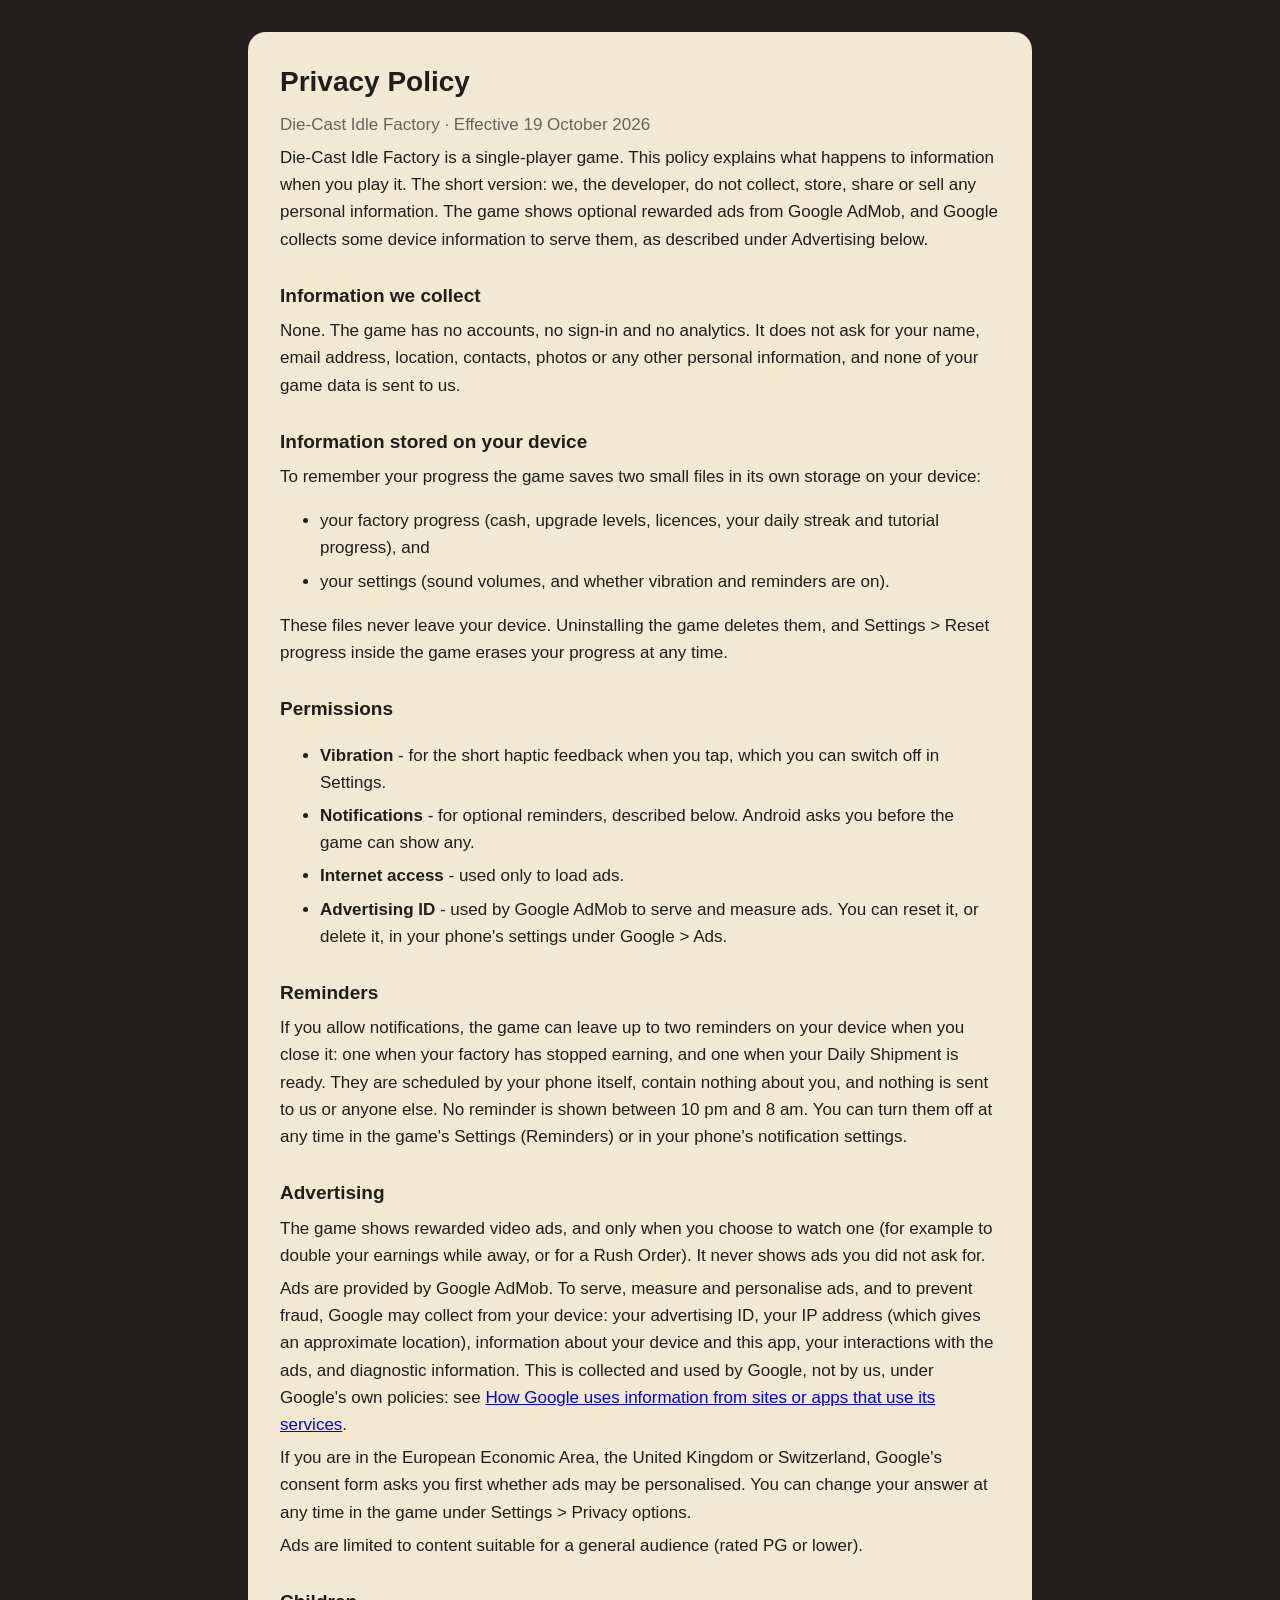
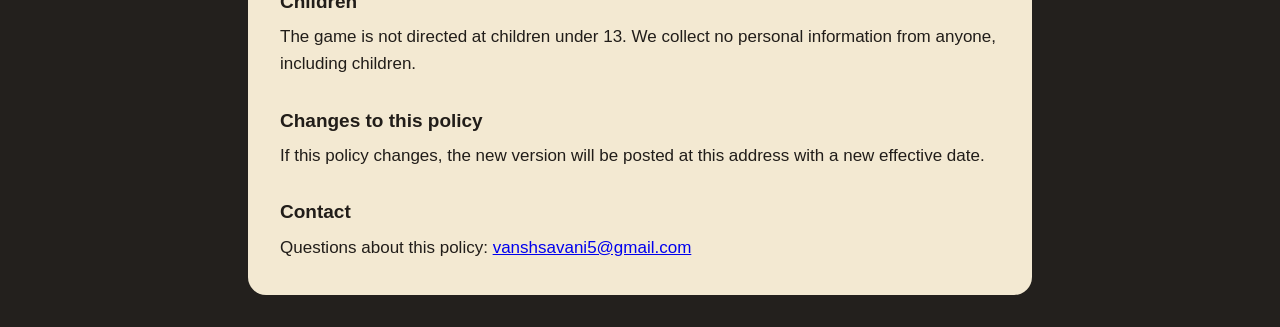
==== die-cast-idle-factory/privacy-policy.html @ 75f68793 "Add the privacy policy for Die-Cast Idle Factory" ====
<!doctype html>
<html lang="en">
<head>
<meta charset="utf-8">
<meta name="viewport" content="width=device-width, initial-scale=1">
<title>Die-Cast Idle Factory - Privacy Policy</title>
<style>
  :root { --ink: #211d19; --muted: #6b6259; --card: #f3e9d2; --wall: #23201d; --accent: #ffc93c; }
  body { margin: 0; background: var(--wall); color: var(--ink); font: 17px/1.6 -apple-system, "Segoe UI", Roboto, sans-serif; }
  main { max-width: 720px; margin: 32px auto; padding: 28px 32px; background: var(--card); border-radius: 18px; }
  h1 { margin: 0 0 4px; font-size: 28px; }
  h2 { margin: 28px 0 6px; font-size: 19px; }
  p, li { margin: 6px 0; }
  .muted { color: var(--muted); }
  @media (max-width: 600px) { main { margin: 0; border-radius: 0; padding: 20px 16px; } }
</style>
</head>
<body>
<main>
  <h1>Privacy Policy</h1>
  <p class="muted">Die-Cast Idle Factory &middot; Effective 19 October 2026</p>

  <p>Die-Cast Idle Factory is a single-player game. This policy explains what happens to information when you play it. The short version: we, the developer, do not collect, store, share or sell any personal information. The game shows optional rewarded ads from Google AdMob, and Google collects some device information to serve them, as described under Advertising below.</p>

  <h2>Information we collect</h2>
  <p>None. The game has no accounts, no sign-in and no analytics. It does not ask for your name, email address, location, contacts, photos or any other personal information, and none of your game data is sent to us.</p>

  <h2>Information stored on your device</h2>
  <p>To remember your progress the game saves two small files in its own storage on your device:</p>
  <ul>
    <li>your factory progress (cash, upgrade levels, licences, your daily streak and tutorial progress), and</li>
    <li>your settings (sound volumes, and whether vibration and reminders are on).</li>
  </ul>
  <p>These files never leave your device. Uninstalling the game deletes them, and Settings &gt; Reset progress inside the game erases your progress at any time.</p>

  <h2>Permissions</h2>
  <ul>
    <li><strong>Vibration</strong> - for the short haptic feedback when you tap, which you can switch off in Settings.</li>
    <li><strong>Notifications</strong> - for optional reminders, described below. Android asks you before the game can show any.</li>
    <li><strong>Internet access</strong> - used only to load ads.</li>
    <li><strong>Advertising ID</strong> - used by Google AdMob to serve and measure ads. You can reset it, or delete it, in your phone's settings under Google &gt; Ads.</li>
  </ul>

  <h2>Reminders</h2>
  <p>If you allow notifications, the game can leave up to two reminders on your device when you close it: one when your factory has stopped earning, and one when your Daily Shipment is ready. They are scheduled by your phone itself, contain nothing about you, and nothing is sent to us or anyone else. No reminder is shown between 10 pm and 8 am. You can turn them off at any time in the game's Settings (Reminders) or in your phone's notification settings.</p>

  <h2>Advertising</h2>
  <p>The game shows rewarded video ads, and only when you choose to watch one (for example to double your earnings while away, or for a Rush Order). It never shows ads you did not ask for.</p>
  <p>Ads are provided by Google AdMob. To serve, measure and personalise ads, and to prevent fraud, Google may collect from your device: your advertising ID, your IP address (which gives an approximate location), information about your device and this app, your interactions with the ads, and diagnostic information. This is collected and used by Google, not by us, under Google's own policies: see <a href="https://policies.google.com/technologies/partner-sites">How Google uses information from sites or apps that use its services</a>.</p>
  <p>If you are in the European Economic Area, the United Kingdom or Switzerland, Google's consent form asks you first whether ads may be personalised. You can change your answer at any time in the game under Settings &gt; Privacy options.</p>
  <p>Ads are limited to content suitable for a general audience (rated PG or lower).</p>

  <h2>Children</h2>
  <p>The game is not directed at children under 13. We collect no personal information from anyone, including children.</p>

  <h2>Changes to this policy</h2>
  <p>If this policy changes, the new version will be posted at this address with a new effective date.</p>

  <h2>Contact</h2>
  <p>Questions about this policy: <a href="mailto:vanshsavani5@gmail.com">vanshsavani5@gmail.com</a></p>
</main>
</body>
</html>
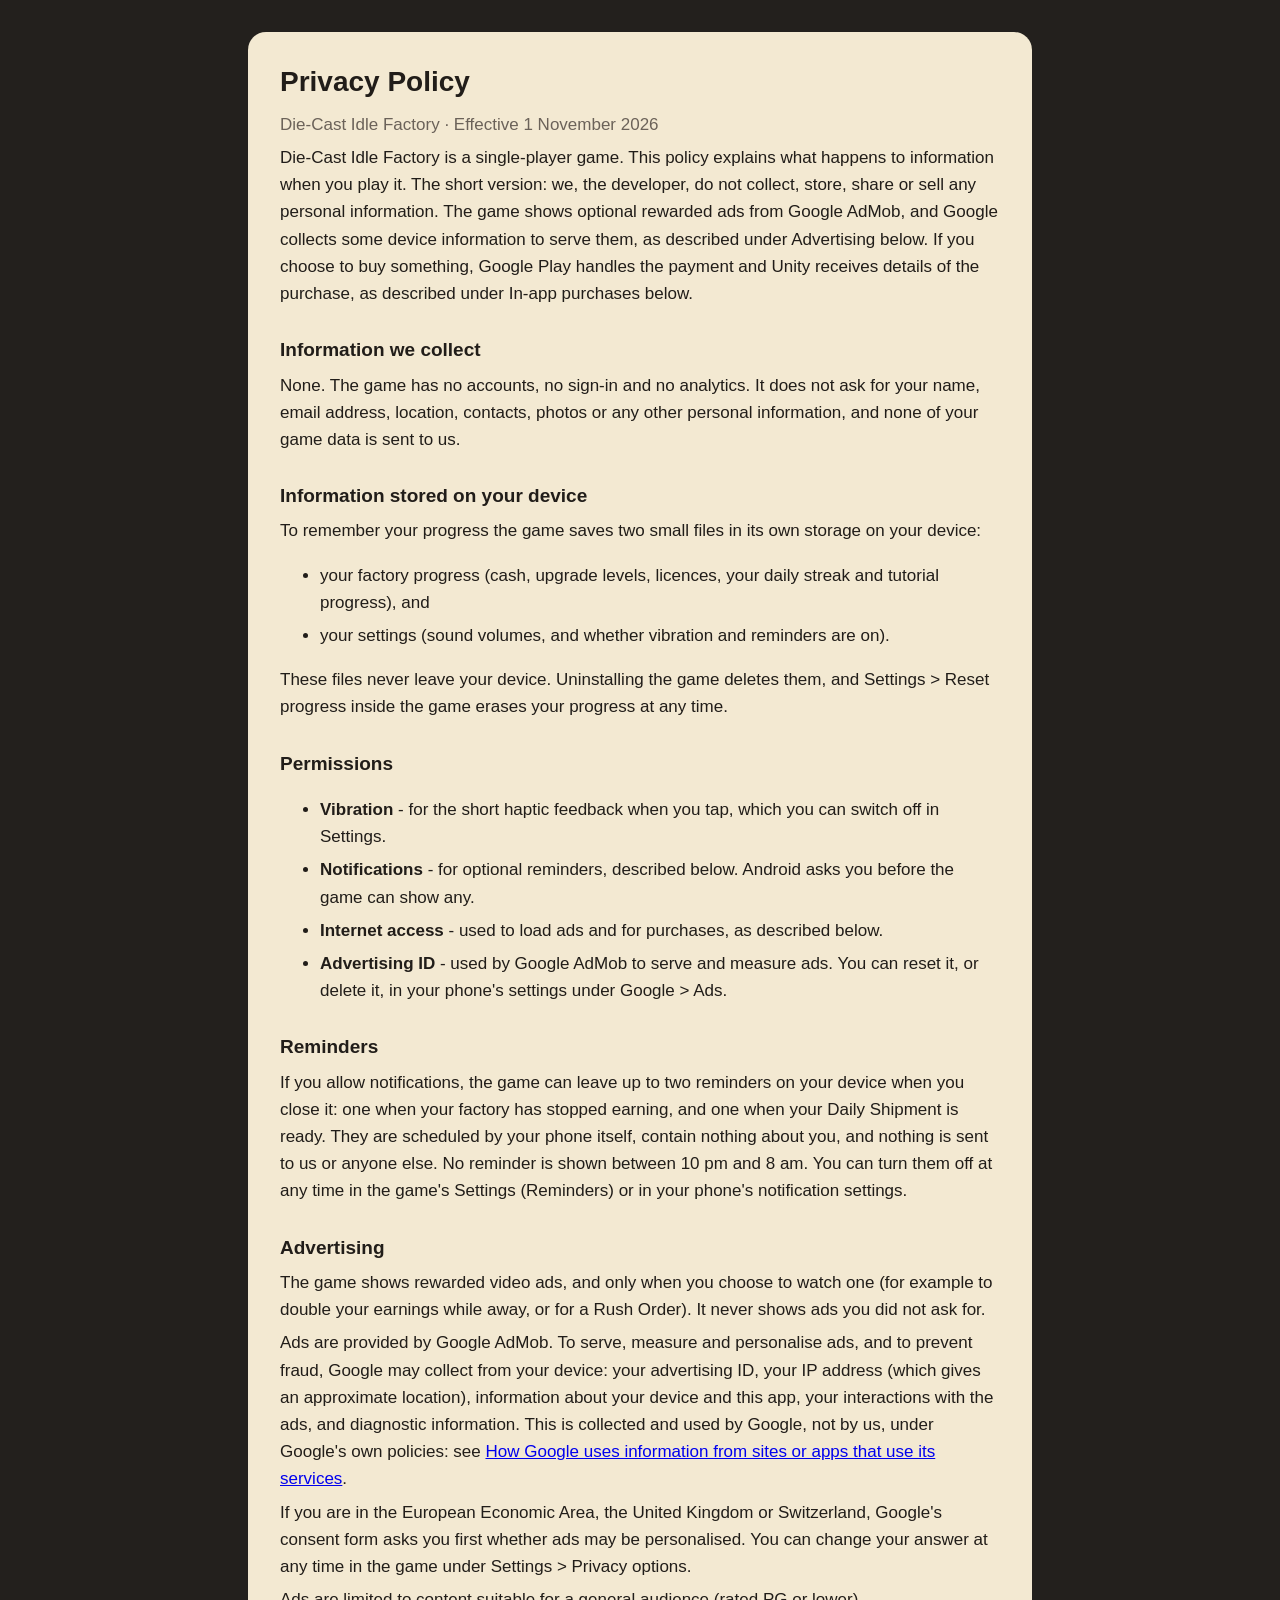
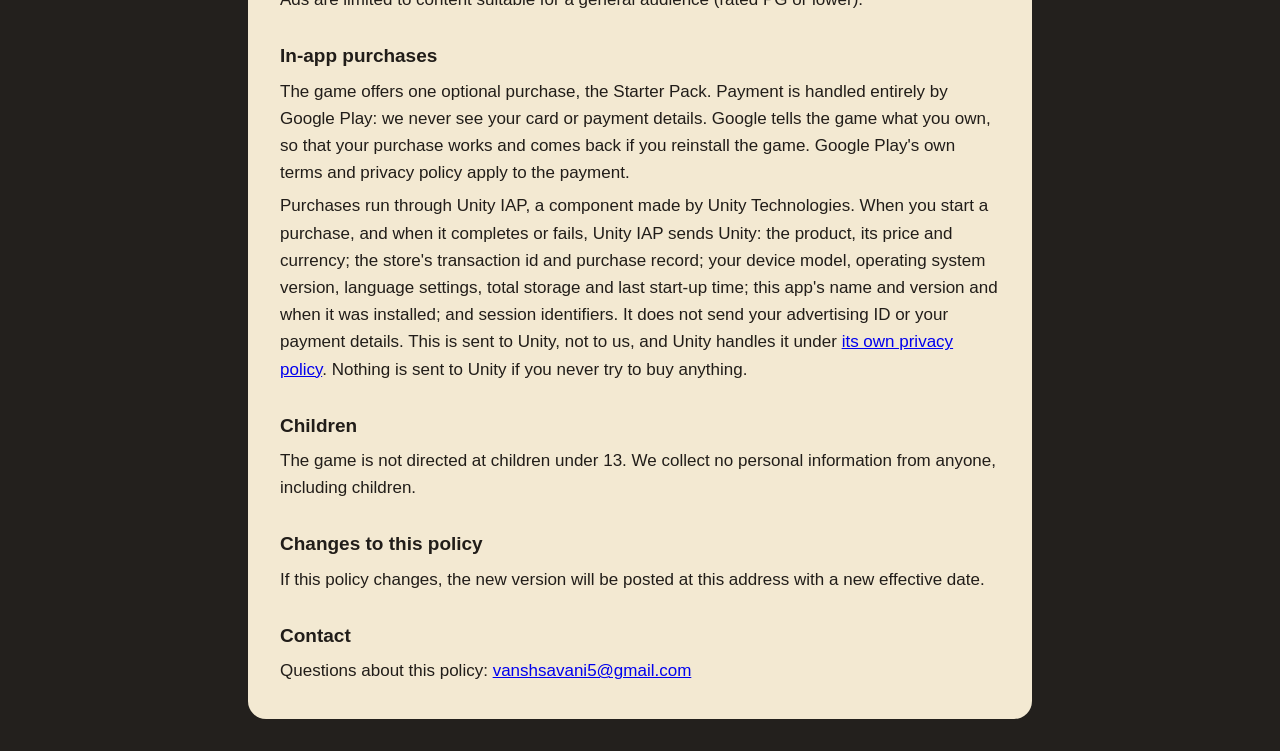
==== commit e1d35537: "Update the Die-Cast Idle Factory privacy policy for in-app purchases The game now sells the Starter " ====
--- a/die-cast-idle-factory/privacy-policy.html
+++ b/die-cast-idle-factory/privacy-policy.html
@@ -18,9 +18,9 @@
 <body>
 <main>
   <h1>Privacy Policy</h1>
-  <p class="muted">Die-Cast Idle Factory &middot; Effective 19 October 2026</p>
+  <p class="muted">Die-Cast Idle Factory &middot; Effective 1 November 2026</p>
 
-  <p>Die-Cast Idle Factory is a single-player game. This policy explains what happens to information when you play it. The short version: we, the developer, do not collect, store, share or sell any personal information. The game shows optional rewarded ads from Google AdMob, and Google collects some device information to serve them, as described under Advertising below.</p>
+  <p>Die-Cast Idle Factory is a single-player game. This policy explains what happens to information when you play it. The short version: we, the developer, do not collect, store, share or sell any personal information. The game shows optional rewarded ads from Google AdMob, and Google collects some device information to serve them, as described under Advertising below. If you choose to buy something, Google Play handles the payment and Unity receives details of the purchase, as described under In-app purchases below.</p>
 
   <h2>Information we collect</h2>
   <p>None. The game has no accounts, no sign-in and no analytics. It does not ask for your name, email address, location, contacts, photos or any other personal information, and none of your game data is sent to us.</p>
@@ -37,7 +37,7 @@
   <ul>
     <li><strong>Vibration</strong> - for the short haptic feedback when you tap, which you can switch off in Settings.</li>
     <li><strong>Notifications</strong> - for optional reminders, described below. Android asks you before the game can show any.</li>
-    <li><strong>Internet access</strong> - used only to load ads.</li>
+    <li><strong>Internet access</strong> - used to load ads and for purchases, as described below.</li>
     <li><strong>Advertising ID</strong> - used by Google AdMob to serve and measure ads. You can reset it, or delete it, in your phone's settings under Google &gt; Ads.</li>
   </ul>
 
@@ -50,6 +50,10 @@
   <p>If you are in the European Economic Area, the United Kingdom or Switzerland, Google's consent form asks you first whether ads may be personalised. You can change your answer at any time in the game under Settings &gt; Privacy options.</p>
   <p>Ads are limited to content suitable for a general audience (rated PG or lower).</p>
 
+  <h2>In-app purchases</h2>
+  <p>The game offers one optional purchase, the Starter Pack. Payment is handled entirely by Google Play: we never see your card or payment details. Google tells the game what you own, so that your purchase works and comes back if you reinstall the game. Google Play's own terms and privacy policy apply to the payment.</p>
+  <p>Purchases run through Unity IAP, a component made by Unity Technologies. When you start a purchase, and when it completes or fails, Unity IAP sends Unity: the product, its price and currency; the store's transaction id and purchase record; your device model, operating system version, language settings, total storage and last start-up time; this app's name and version and when it was installed; and session identifiers. It does not send your advertising ID or your payment details. This is sent to Unity, not to us, and Unity handles it under <a href="https://unity.com/legal/privacy-policy">its own privacy policy</a>. Nothing is sent to Unity if you never try to buy anything.</p>
+
   <h2>Children</h2>
   <p>The game is not directed at children under 13. We collect no personal information from anyone, including children.</p>
 
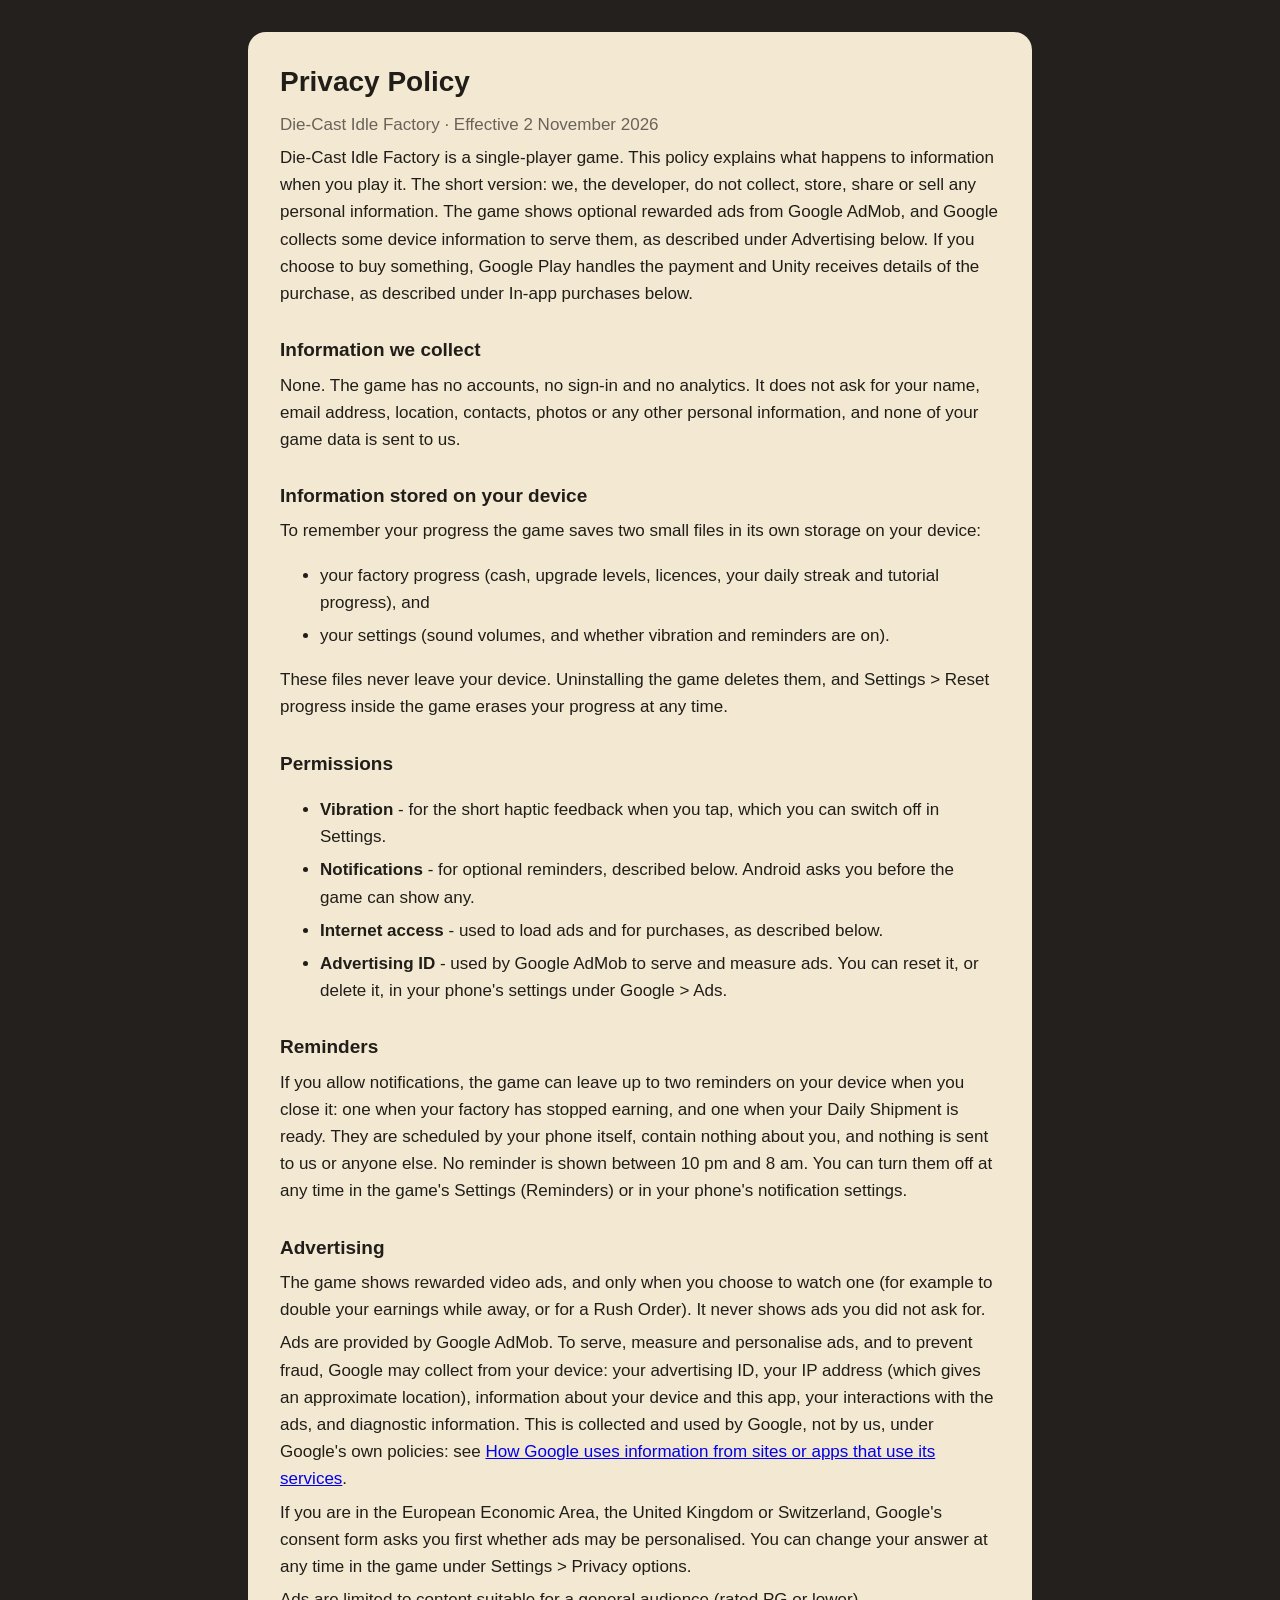
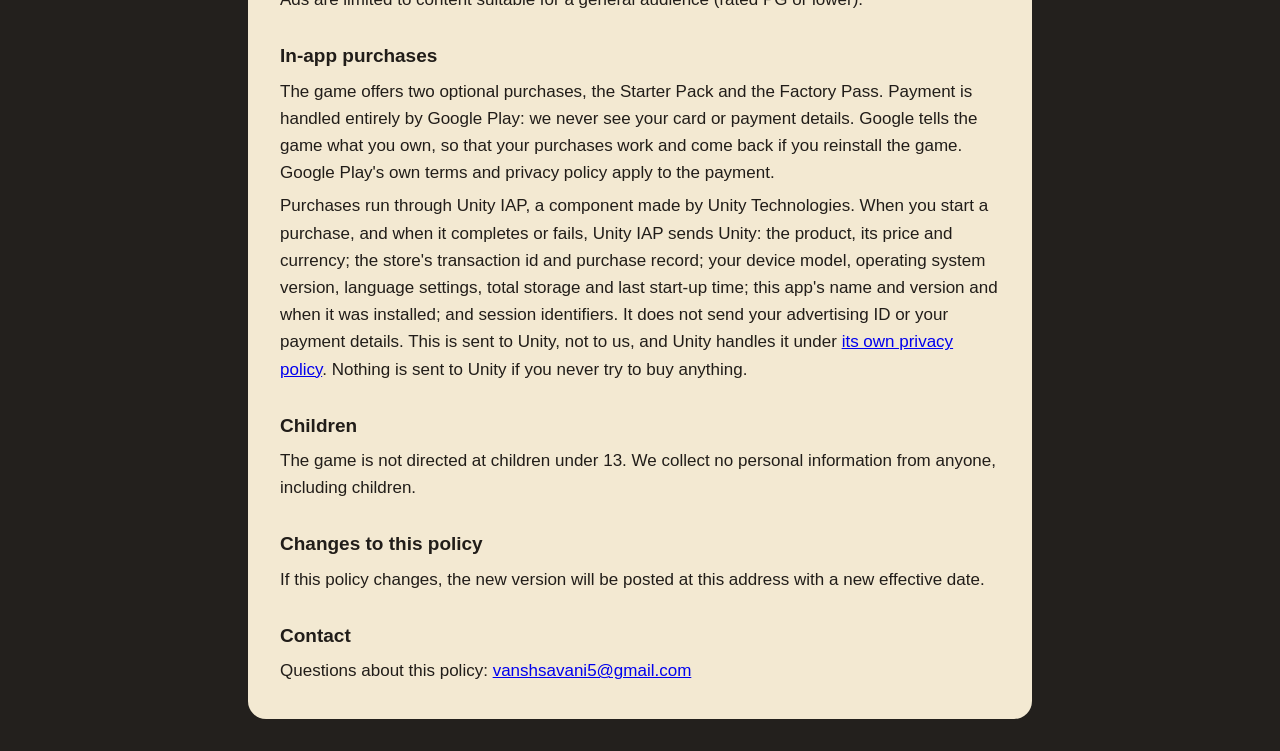
==== commit 29a9c592: "Add the Factory Pass to the Die-Cast Idle Factory privacy policy The game now offers two optional pu" ====
--- a/die-cast-idle-factory/privacy-policy.html
+++ b/die-cast-idle-factory/privacy-policy.html
@@ -18,7 +18,7 @@
 <body>
 <main>
   <h1>Privacy Policy</h1>
-  <p class="muted">Die-Cast Idle Factory &middot; Effective 1 November 2026</p>
+  <p class="muted">Die-Cast Idle Factory &middot; Effective 2 November 2026</p>
 
   <p>Die-Cast Idle Factory is a single-player game. This policy explains what happens to information when you play it. The short version: we, the developer, do not collect, store, share or sell any personal information. The game shows optional rewarded ads from Google AdMob, and Google collects some device information to serve them, as described under Advertising below. If you choose to buy something, Google Play handles the payment and Unity receives details of the purchase, as described under In-app purchases below.</p>
 
@@ -51,7 +51,7 @@
   <p>Ads are limited to content suitable for a general audience (rated PG or lower).</p>
 
   <h2>In-app purchases</h2>
-  <p>The game offers one optional purchase, the Starter Pack. Payment is handled entirely by Google Play: we never see your card or payment details. Google tells the game what you own, so that your purchase works and comes back if you reinstall the game. Google Play's own terms and privacy policy apply to the payment.</p>
+  <p>The game offers two optional purchases, the Starter Pack and the Factory Pass. Payment is handled entirely by Google Play: we never see your card or payment details. Google tells the game what you own, so that your purchases work and come back if you reinstall the game. Google Play's own terms and privacy policy apply to the payment.</p>
   <p>Purchases run through Unity IAP, a component made by Unity Technologies. When you start a purchase, and when it completes or fails, Unity IAP sends Unity: the product, its price and currency; the store's transaction id and purchase record; your device model, operating system version, language settings, total storage and last start-up time; this app's name and version and when it was installed; and session identifiers. It does not send your advertising ID or your payment details. This is sent to Unity, not to us, and Unity handles it under <a href="https://unity.com/legal/privacy-policy">its own privacy policy</a>. Nothing is sent to Unity if you never try to buy anything.</p>
 
   <h2>Children</h2>
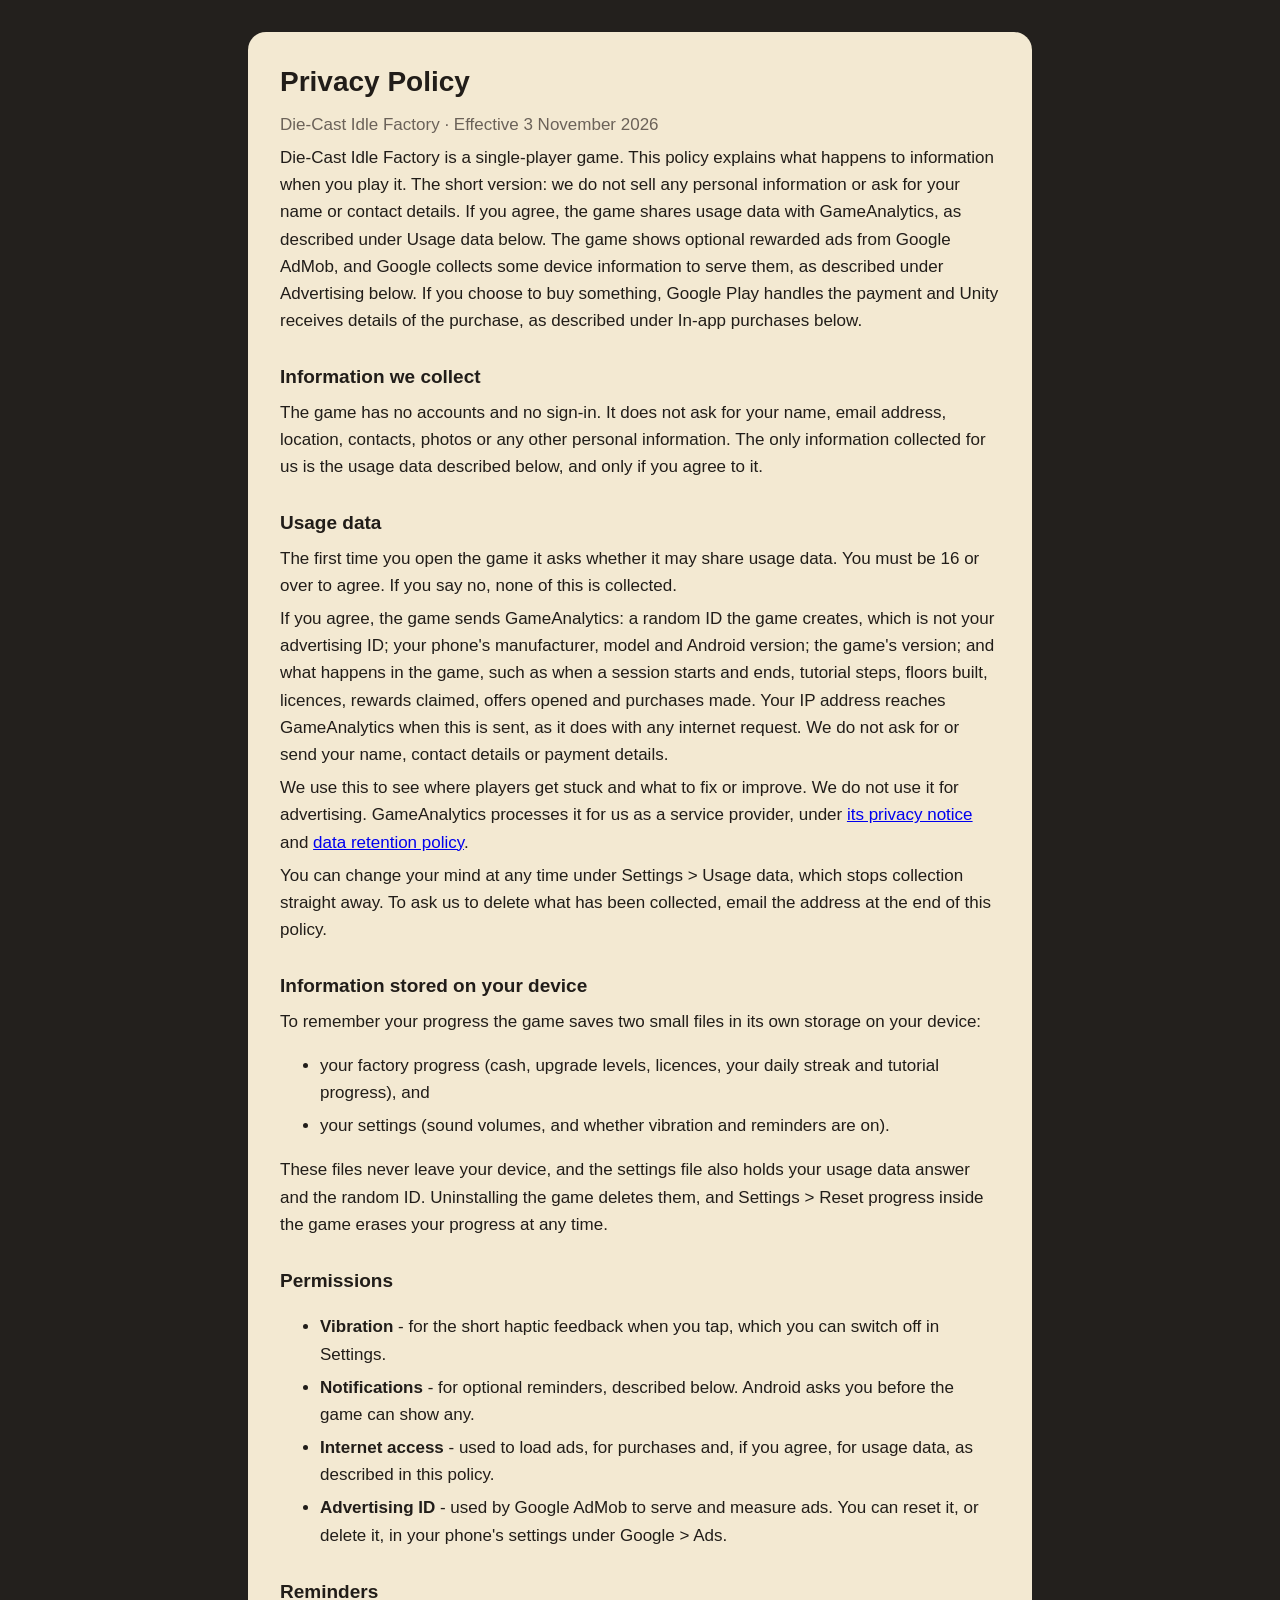
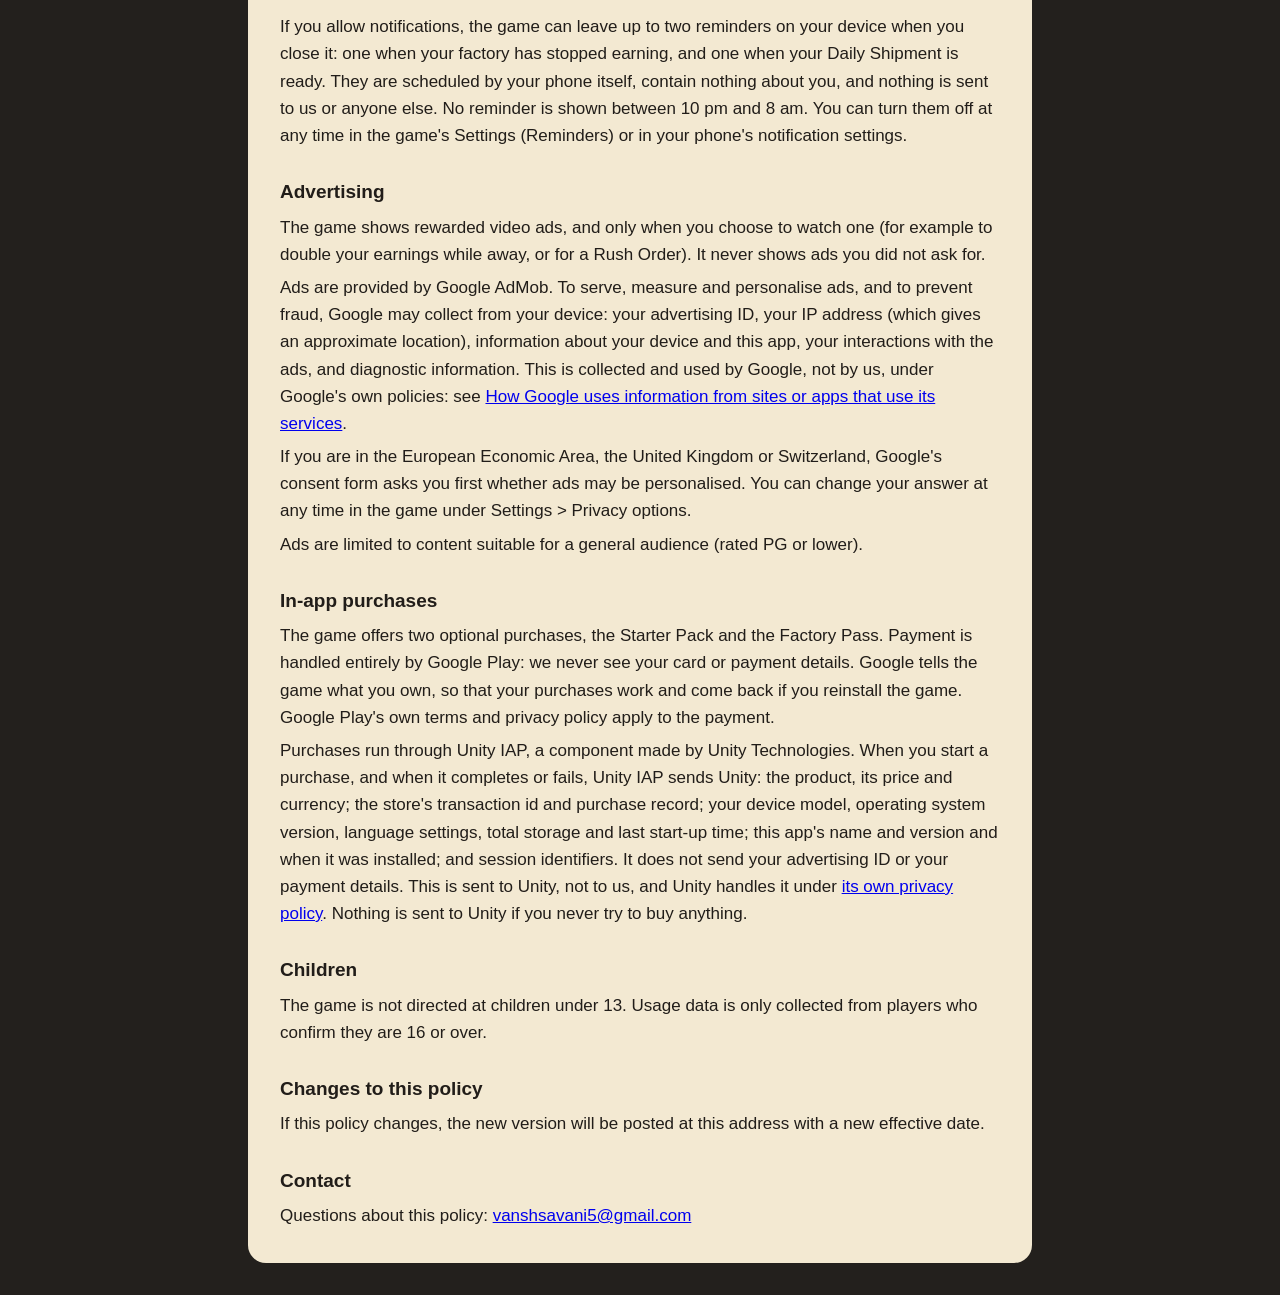
==== commit 6b455800: "Cover usage data in the Die-Cast Idle Factory privacy policy The game now asks each player whether t" ====
--- a/die-cast-idle-factory/privacy-policy.html
+++ b/die-cast-idle-factory/privacy-policy.html
@@ -18,12 +18,18 @@
 <body>
 <main>
   <h1>Privacy Policy</h1>
-  <p class="muted">Die-Cast Idle Factory &middot; Effective 2 November 2026</p>
+  <p class="muted">Die-Cast Idle Factory &middot; Effective 3 November 2026</p>
 
-  <p>Die-Cast Idle Factory is a single-player game. This policy explains what happens to information when you play it. The short version: we, the developer, do not collect, store, share or sell any personal information. The game shows optional rewarded ads from Google AdMob, and Google collects some device information to serve them, as described under Advertising below. If you choose to buy something, Google Play handles the payment and Unity receives details of the purchase, as described under In-app purchases below.</p>
+  <p>Die-Cast Idle Factory is a single-player game. This policy explains what happens to information when you play it. The short version: we do not sell any personal information or ask for your name or contact details. If you agree, the game shares usage data with GameAnalytics, as described under Usage data below. The game shows optional rewarded ads from Google AdMob, and Google collects some device information to serve them, as described under Advertising below. If you choose to buy something, Google Play handles the payment and Unity receives details of the purchase, as described under In-app purchases below.</p>
 
   <h2>Information we collect</h2>
-  <p>None. The game has no accounts, no sign-in and no analytics. It does not ask for your name, email address, location, contacts, photos or any other personal information, and none of your game data is sent to us.</p>
+  <p>The game has no accounts and no sign-in. It does not ask for your name, email address, location, contacts, photos or any other personal information. The only information collected for us is the usage data described below, and only if you agree to it.</p>
+
+  <h2>Usage data</h2>
+  <p>The first time you open the game it asks whether it may share usage data. You must be 16 or over to agree. If you say no, none of this is collected.</p>
+  <p>If you agree, the game sends GameAnalytics: a random ID the game creates, which is not your advertising ID; your phone's manufacturer, model and Android version; the game's version; and what happens in the game, such as when a session starts and ends, tutorial steps, floors built, licences, rewards claimed, offers opened and purchases made. Your IP address reaches GameAnalytics when this is sent, as it does with any internet request. We do not ask for or send your name, contact details or payment details.</p>
+  <p>We use this to see where players get stuck and what to fix or improve. We do not use it for advertising. GameAnalytics processes it for us as a service provider, under <a href="https://www.gameanalytics.com/trust/privacy-notice">its privacy notice</a> and <a href="https://www.gameanalytics.com/trust/data-retention-and-deletion-policy">data retention policy</a>.</p>
+  <p>You can change your mind at any time under Settings &gt; Usage data, which stops collection straight away. To ask us to delete what has been collected, email the address at the end of this policy.</p>
 
   <h2>Information stored on your device</h2>
   <p>To remember your progress the game saves two small files in its own storage on your device:</p>
@@ -31,13 +37,13 @@
     <li>your factory progress (cash, upgrade levels, licences, your daily streak and tutorial progress), and</li>
     <li>your settings (sound volumes, and whether vibration and reminders are on).</li>
   </ul>
-  <p>These files never leave your device. Uninstalling the game deletes them, and Settings &gt; Reset progress inside the game erases your progress at any time.</p>
+  <p>These files never leave your device, and the settings file also holds your usage data answer and the random ID. Uninstalling the game deletes them, and Settings &gt; Reset progress inside the game erases your progress at any time.</p>
 
   <h2>Permissions</h2>
   <ul>
     <li><strong>Vibration</strong> - for the short haptic feedback when you tap, which you can switch off in Settings.</li>
     <li><strong>Notifications</strong> - for optional reminders, described below. Android asks you before the game can show any.</li>
-    <li><strong>Internet access</strong> - used to load ads and for purchases, as described below.</li>
+    <li><strong>Internet access</strong> - used to load ads, for purchases and, if you agree, for usage data, as described in this policy.</li>
     <li><strong>Advertising ID</strong> - used by Google AdMob to serve and measure ads. You can reset it, or delete it, in your phone's settings under Google &gt; Ads.</li>
   </ul>
 
@@ -55,7 +61,7 @@
   <p>Purchases run through Unity IAP, a component made by Unity Technologies. When you start a purchase, and when it completes or fails, Unity IAP sends Unity: the product, its price and currency; the store's transaction id and purchase record; your device model, operating system version, language settings, total storage and last start-up time; this app's name and version and when it was installed; and session identifiers. It does not send your advertising ID or your payment details. This is sent to Unity, not to us, and Unity handles it under <a href="https://unity.com/legal/privacy-policy">its own privacy policy</a>. Nothing is sent to Unity if you never try to buy anything.</p>
 
   <h2>Children</h2>
-  <p>The game is not directed at children under 13. We collect no personal information from anyone, including children.</p>
+  <p>The game is not directed at children under 13. Usage data is only collected from players who confirm they are 16 or over.</p>
 
   <h2>Changes to this policy</h2>
   <p>If this policy changes, the new version will be posted at this address with a new effective date.</p>
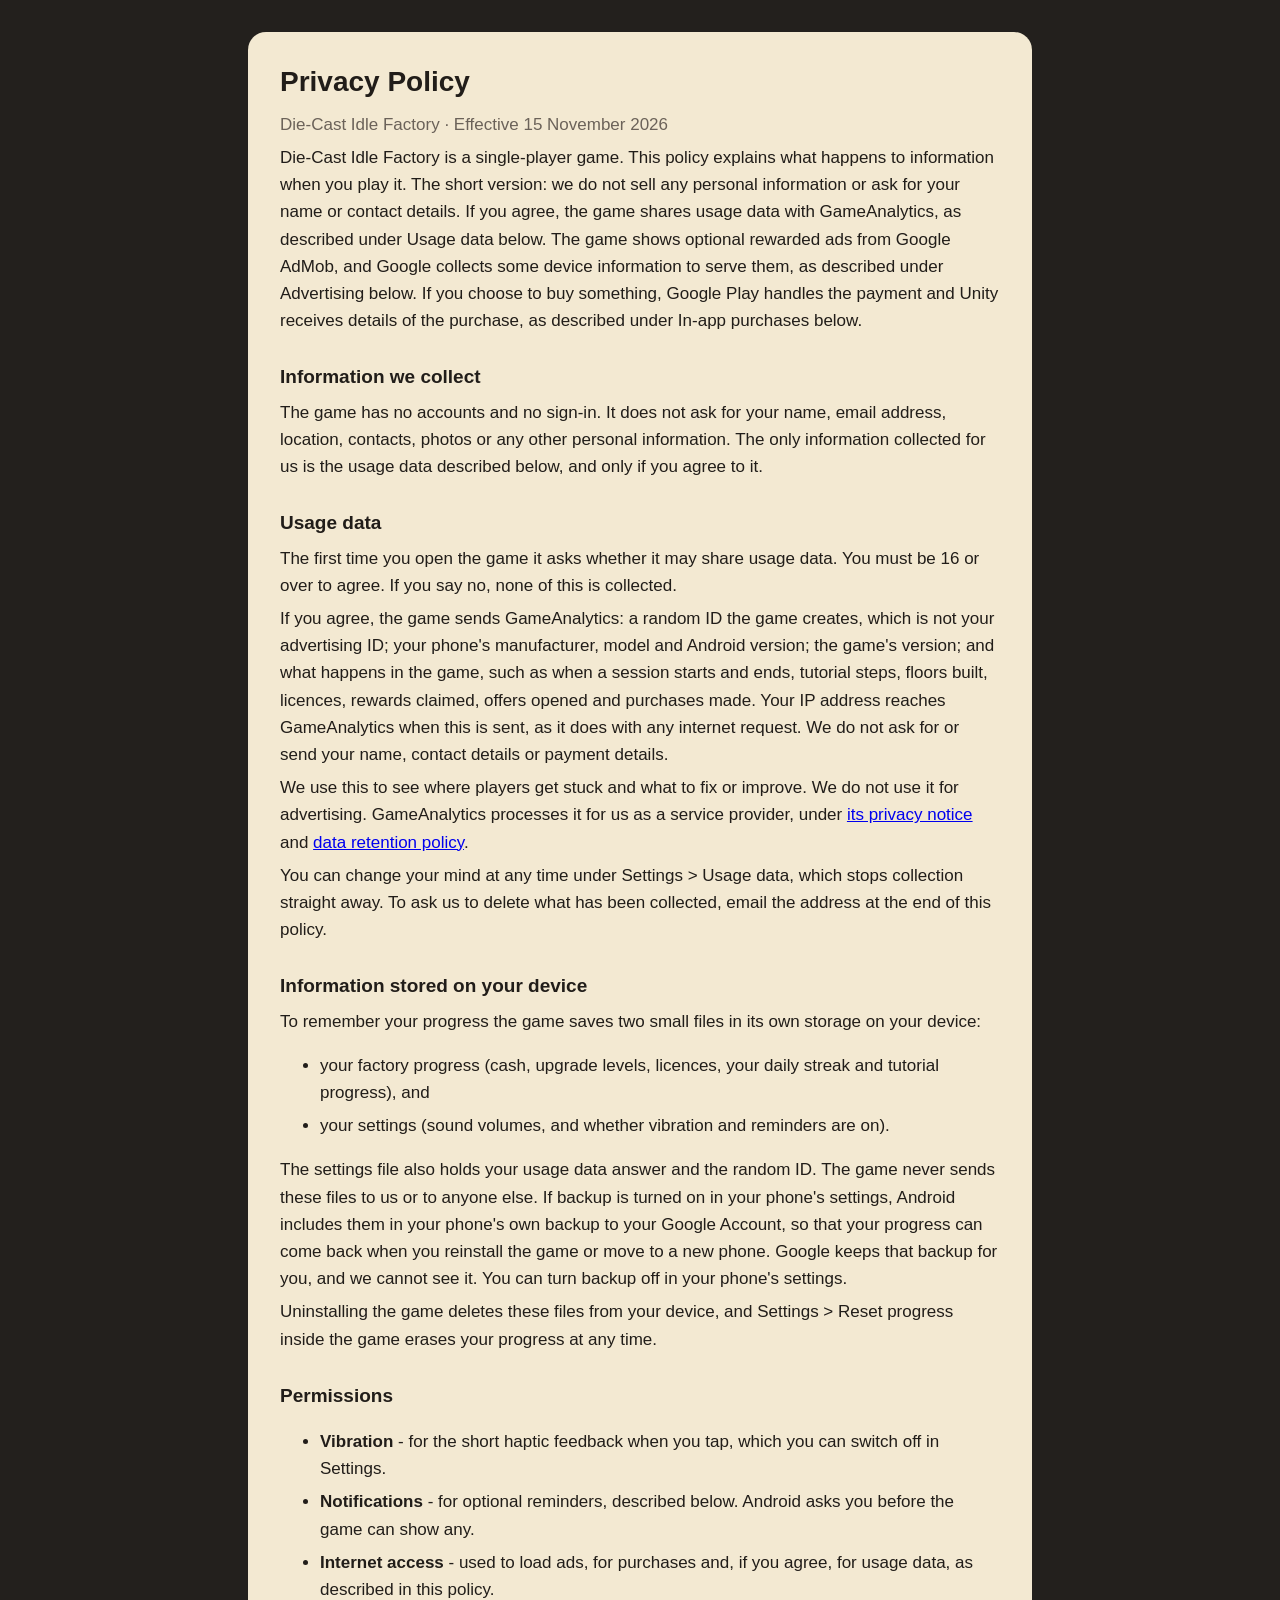
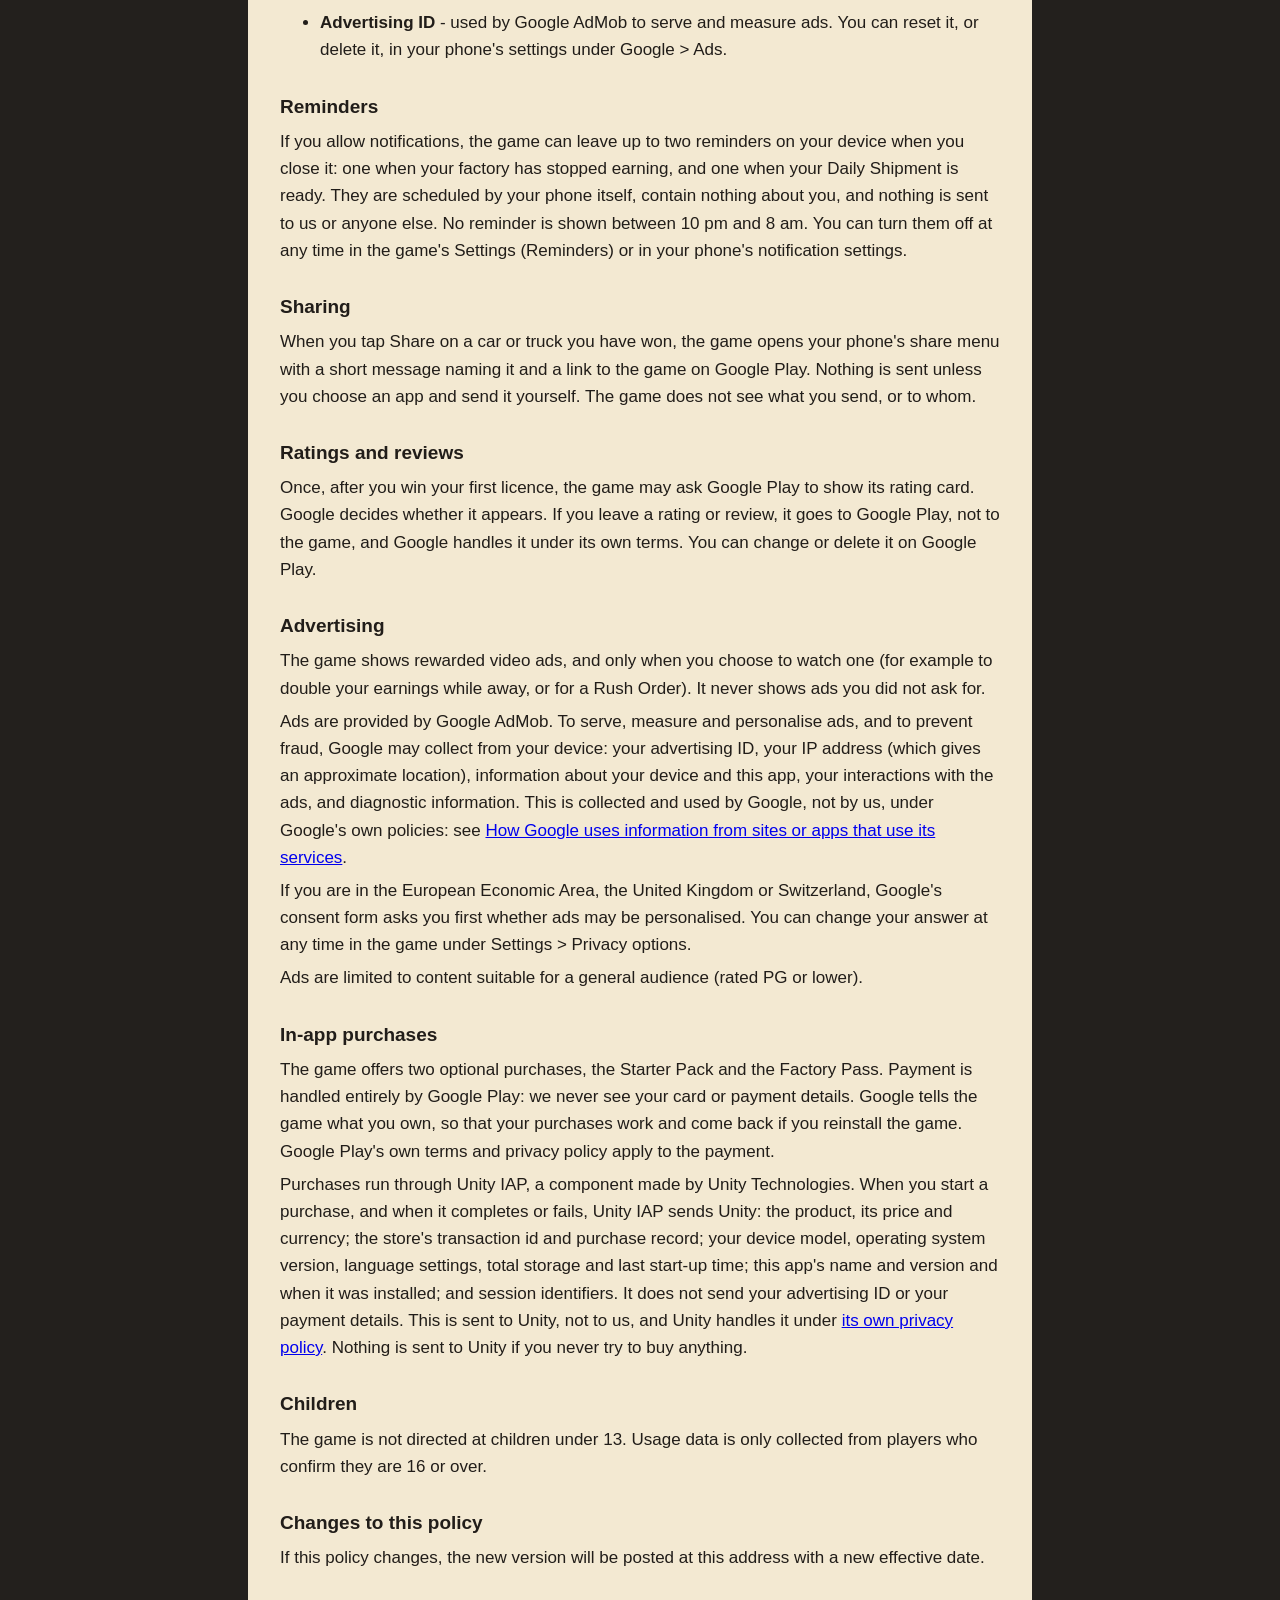
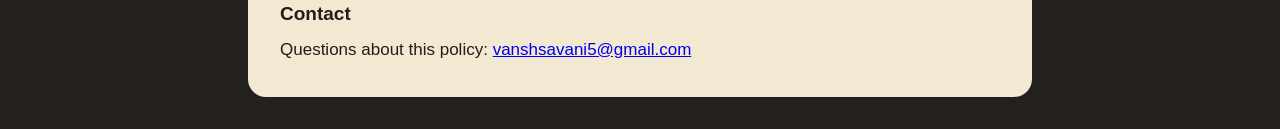
==== commit 9163db28: "Cover sharing, the review card and phone backup in the privacy policy Co-Authored-By: Claude Opus 5." ====
--- a/die-cast-idle-factory/privacy-policy.html
+++ b/die-cast-idle-factory/privacy-policy.html
@@ -18,7 +18,7 @@
 <body>
 <main>
   <h1>Privacy Policy</h1>
-  <p class="muted">Die-Cast Idle Factory &middot; Effective 3 November 2026</p>
+  <p class="muted">Die-Cast Idle Factory &middot; Effective 15 November 2026</p>
 
   <p>Die-Cast Idle Factory is a single-player game. This policy explains what happens to information when you play it. The short version: we do not sell any personal information or ask for your name or contact details. If you agree, the game shares usage data with GameAnalytics, as described under Usage data below. The game shows optional rewarded ads from Google AdMob, and Google collects some device information to serve them, as described under Advertising below. If you choose to buy something, Google Play handles the payment and Unity receives details of the purchase, as described under In-app purchases below.</p>
 
@@ -37,7 +37,8 @@
     <li>your factory progress (cash, upgrade levels, licences, your daily streak and tutorial progress), and</li>
     <li>your settings (sound volumes, and whether vibration and reminders are on).</li>
   </ul>
-  <p>These files never leave your device, and the settings file also holds your usage data answer and the random ID. Uninstalling the game deletes them, and Settings &gt; Reset progress inside the game erases your progress at any time.</p>
+  <p>The settings file also holds your usage data answer and the random ID. The game never sends these files to us or to anyone else. If backup is turned on in your phone's settings, Android includes them in your phone's own backup to your Google Account, so that your progress can come back when you reinstall the game or move to a new phone. Google keeps that backup for you, and we cannot see it. You can turn backup off in your phone's settings.</p>
+  <p>Uninstalling the game deletes these files from your device, and Settings &gt; Reset progress inside the game erases your progress at any time.</p>
 
   <h2>Permissions</h2>
   <ul>
@@ -49,6 +50,12 @@
 
   <h2>Reminders</h2>
   <p>If you allow notifications, the game can leave up to two reminders on your device when you close it: one when your factory has stopped earning, and one when your Daily Shipment is ready. They are scheduled by your phone itself, contain nothing about you, and nothing is sent to us or anyone else. No reminder is shown between 10 pm and 8 am. You can turn them off at any time in the game's Settings (Reminders) or in your phone's notification settings.</p>
+
+  <h2>Sharing</h2>
+  <p>When you tap Share on a car or truck you have won, the game opens your phone's share menu with a short message naming it and a link to the game on Google Play. Nothing is sent unless you choose an app and send it yourself. The game does not see what you send, or to whom.</p>
+
+  <h2>Ratings and reviews</h2>
+  <p>Once, after you win your first licence, the game may ask Google Play to show its rating card. Google decides whether it appears. If you leave a rating or review, it goes to Google Play, not to the game, and Google handles it under its own terms. You can change or delete it on Google Play.</p>
 
   <h2>Advertising</h2>
   <p>The game shows rewarded video ads, and only when you choose to watch one (for example to double your earnings while away, or for a Rush Order). It never shows ads you did not ask for.</p>
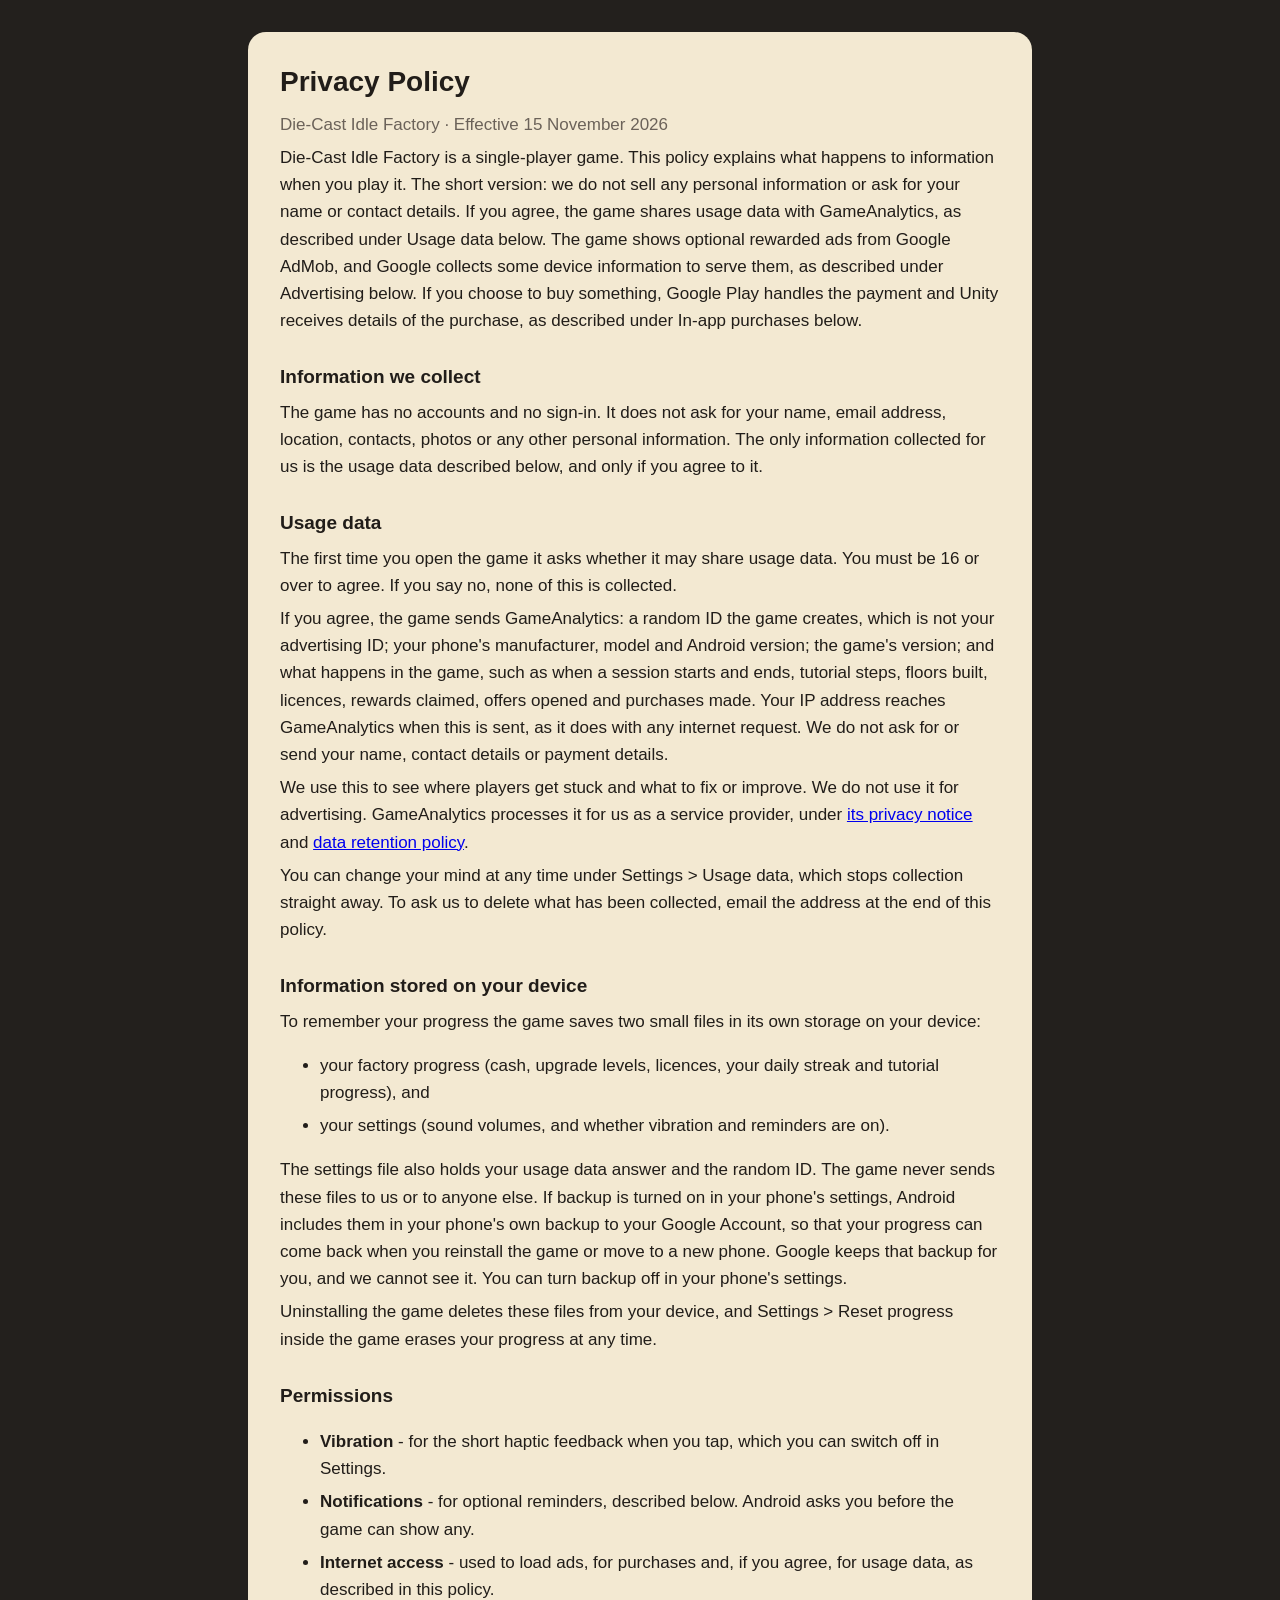
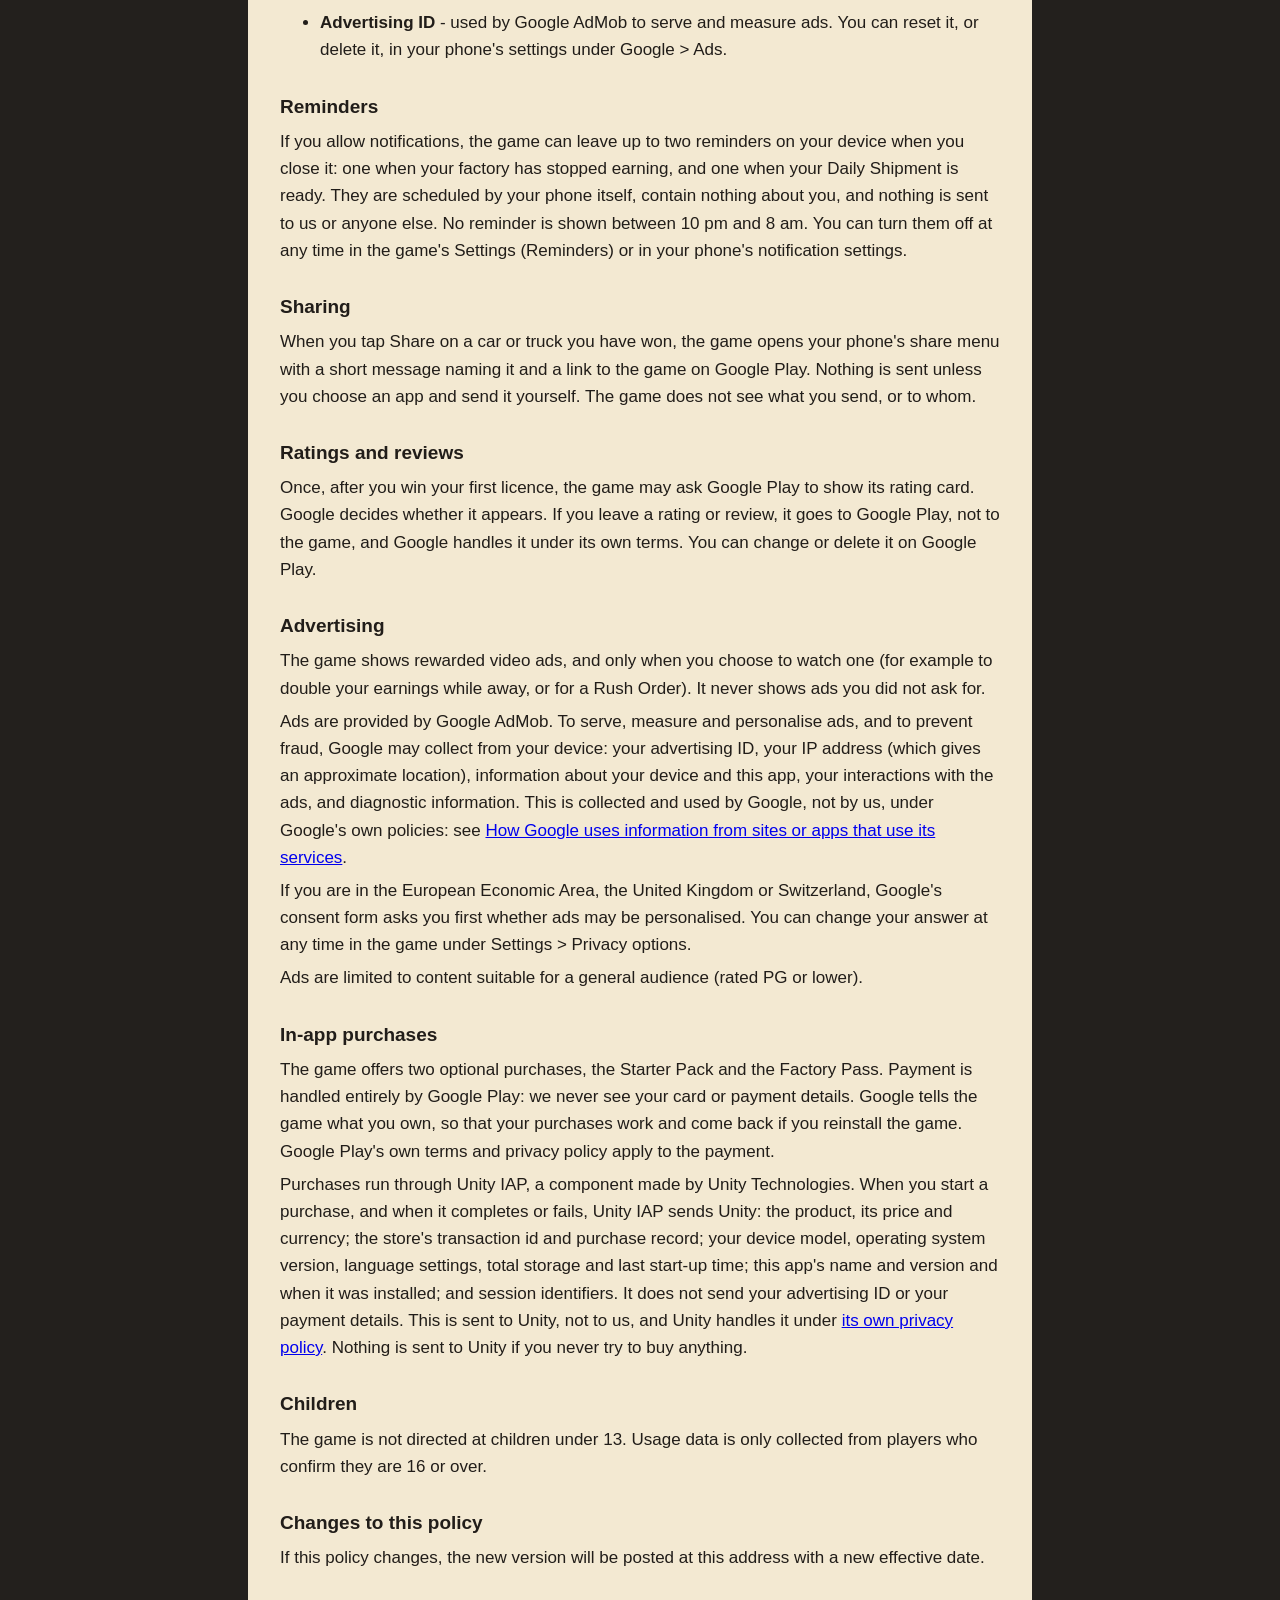
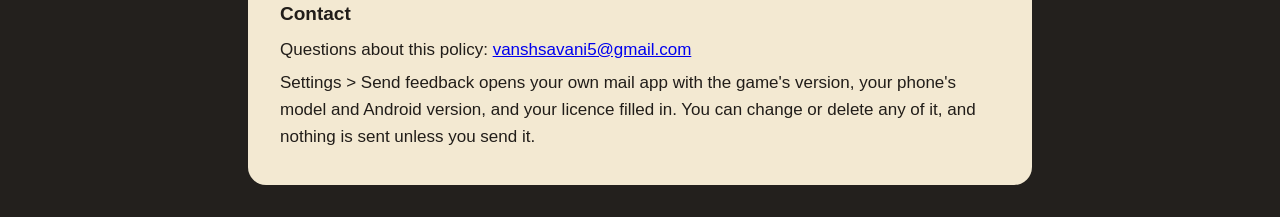
==== commit 0e051070: "Say what Send feedback fills in, in the privacy policy Co-Authored-By: Claude Opus 5.5 <noreply@anth" ====
--- a/die-cast-idle-factory/privacy-policy.html
+++ b/die-cast-idle-factory/privacy-policy.html
@@ -75,6 +75,7 @@
 
   <h2>Contact</h2>
   <p>Questions about this policy: <a href="mailto:vanshsavani5@gmail.com">vanshsavani5@gmail.com</a></p>
+  <p>Settings &gt; Send feedback opens your own mail app with the game's version, your phone's model and Android version, and your licence filled in. You can change or delete any of it, and nothing is sent unless you send it.</p>
 </main>
 </body>
 </html>
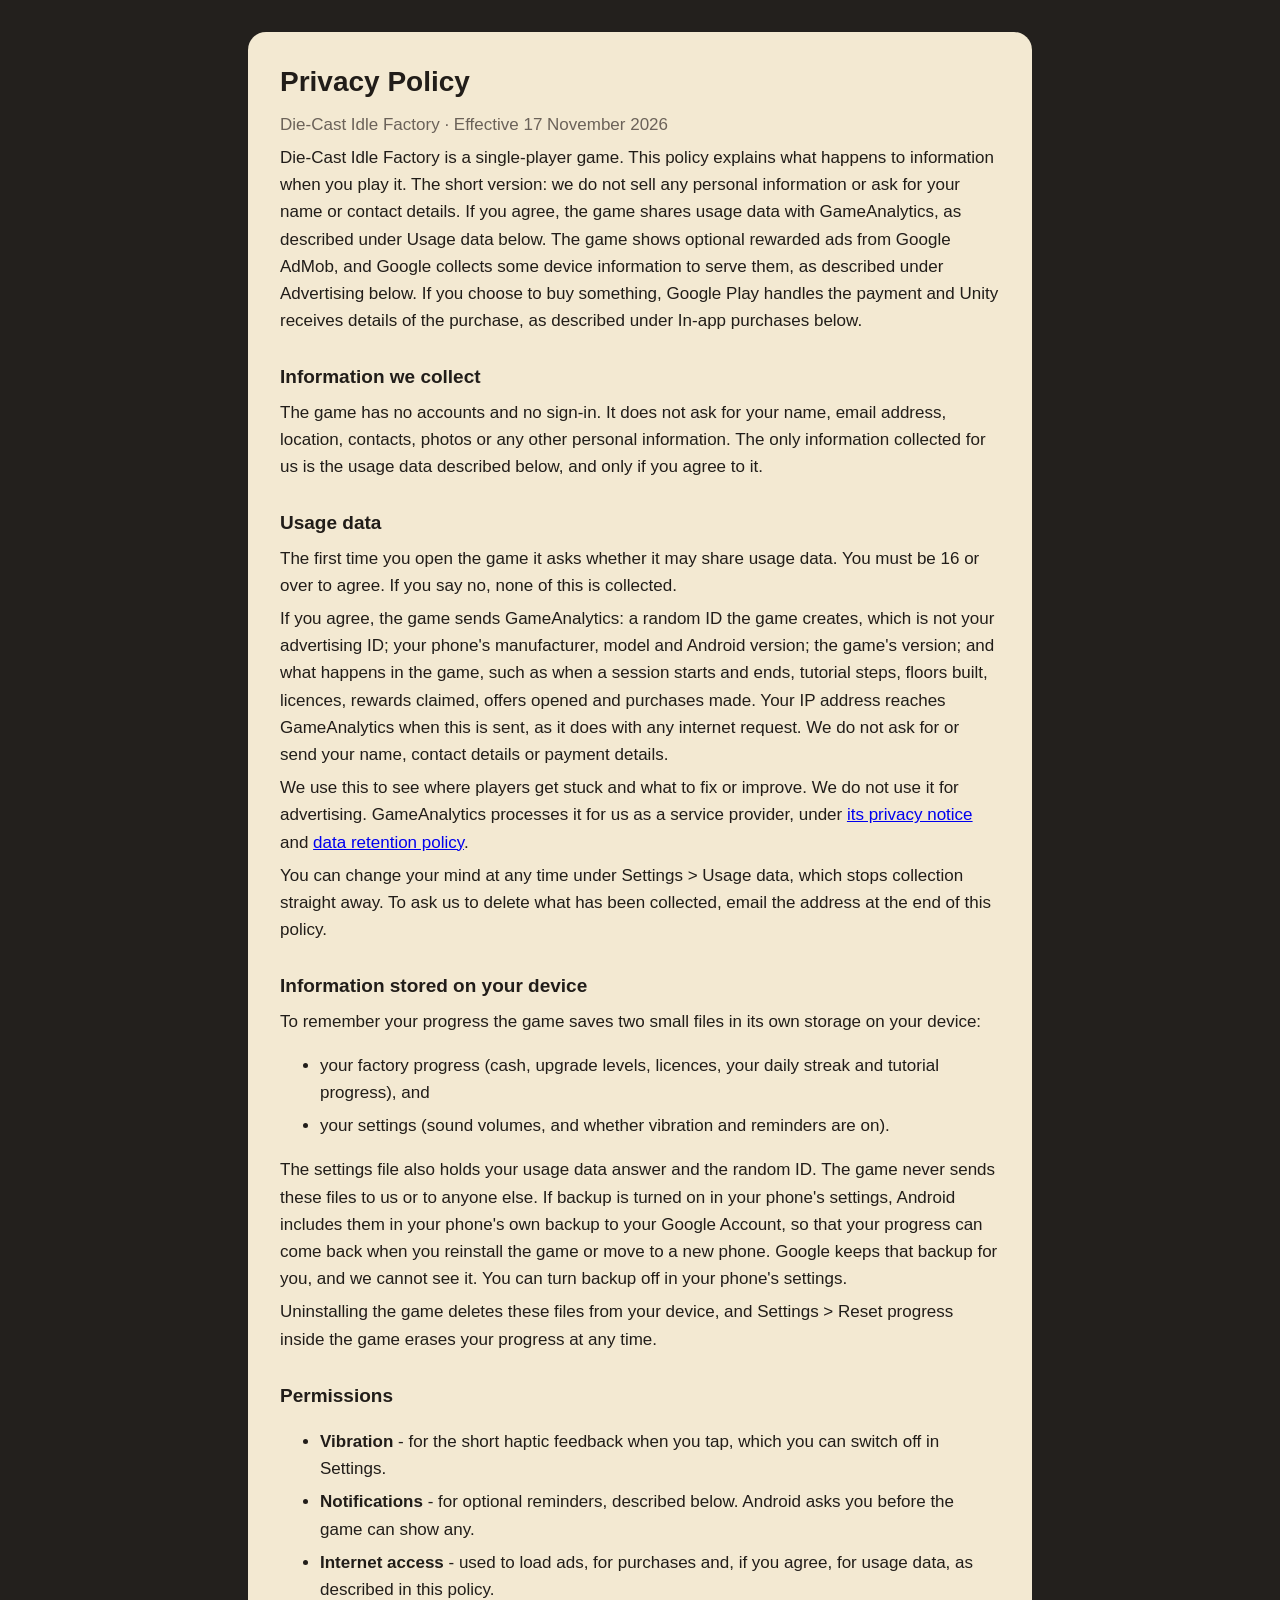
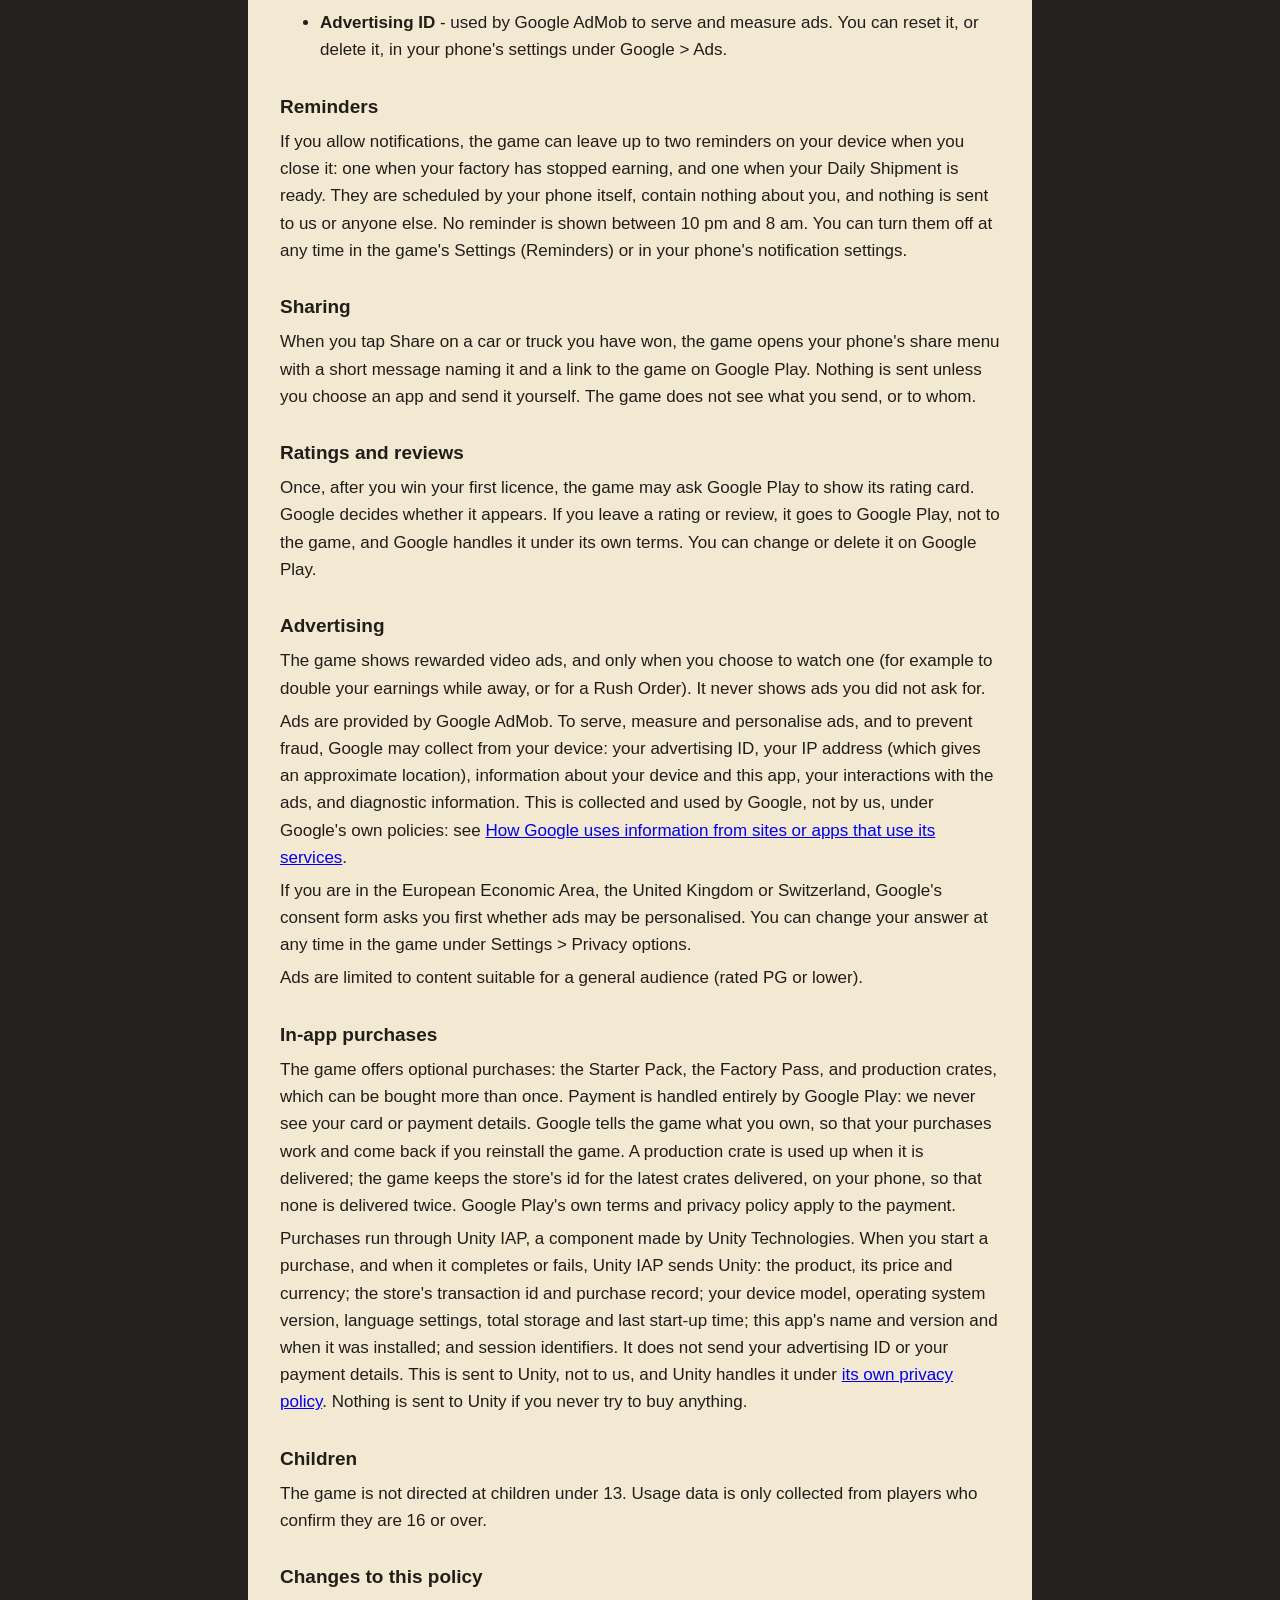
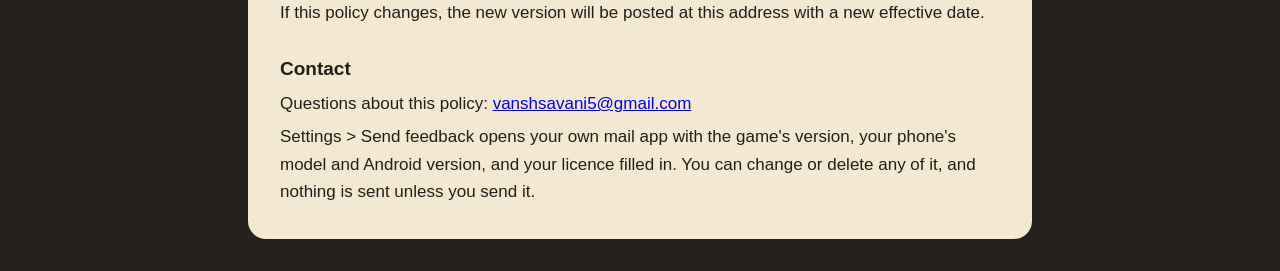
==== commit ff9935e2: "Name the production crates in the privacy policy Co-Authored-By: Claude Opus 5.5 <noreply@anthropic." ====
--- a/die-cast-idle-factory/privacy-policy.html
+++ b/die-cast-idle-factory/privacy-policy.html
@@ -18,7 +18,7 @@
 <body>
 <main>
   <h1>Privacy Policy</h1>
-  <p class="muted">Die-Cast Idle Factory &middot; Effective 15 November 2026</p>
+  <p class="muted">Die-Cast Idle Factory &middot; Effective 17 November 2026</p>
 
   <p>Die-Cast Idle Factory is a single-player game. This policy explains what happens to information when you play it. The short version: we do not sell any personal information or ask for your name or contact details. If you agree, the game shares usage data with GameAnalytics, as described under Usage data below. The game shows optional rewarded ads from Google AdMob, and Google collects some device information to serve them, as described under Advertising below. If you choose to buy something, Google Play handles the payment and Unity receives details of the purchase, as described under In-app purchases below.</p>
 
@@ -64,7 +64,7 @@
   <p>Ads are limited to content suitable for a general audience (rated PG or lower).</p>
 
   <h2>In-app purchases</h2>
-  <p>The game offers two optional purchases, the Starter Pack and the Factory Pass. Payment is handled entirely by Google Play: we never see your card or payment details. Google tells the game what you own, so that your purchases work and come back if you reinstall the game. Google Play's own terms and privacy policy apply to the payment.</p>
+  <p>The game offers optional purchases: the Starter Pack, the Factory Pass, and production crates, which can be bought more than once. Payment is handled entirely by Google Play: we never see your card or payment details. Google tells the game what you own, so that your purchases work and come back if you reinstall the game. A production crate is used up when it is delivered; the game keeps the store's id for the latest crates delivered, on your phone, so that none is delivered twice. Google Play's own terms and privacy policy apply to the payment.</p>
   <p>Purchases run through Unity IAP, a component made by Unity Technologies. When you start a purchase, and when it completes or fails, Unity IAP sends Unity: the product, its price and currency; the store's transaction id and purchase record; your device model, operating system version, language settings, total storage and last start-up time; this app's name and version and when it was installed; and session identifiers. It does not send your advertising ID or your payment details. This is sent to Unity, not to us, and Unity handles it under <a href="https://unity.com/legal/privacy-policy">its own privacy policy</a>. Nothing is sent to Unity if you never try to buy anything.</p>
 
   <h2>Children</h2>
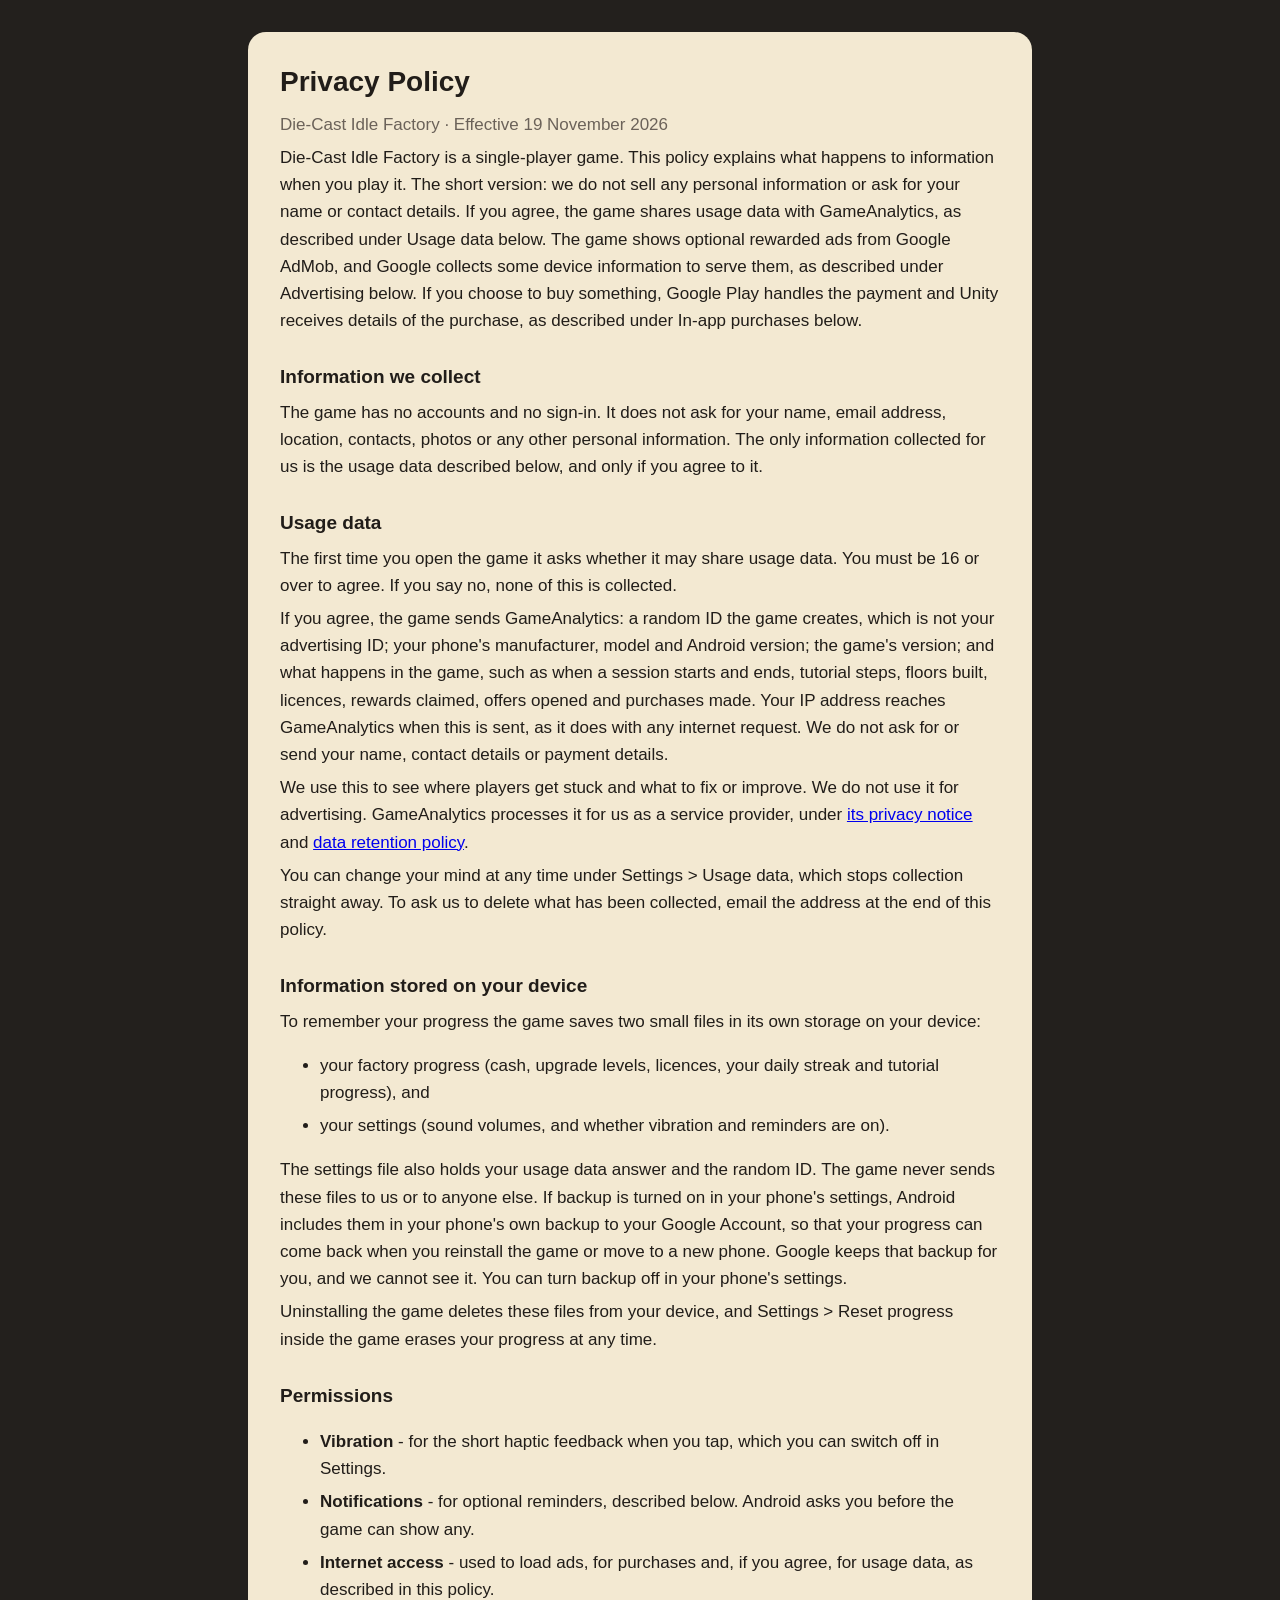
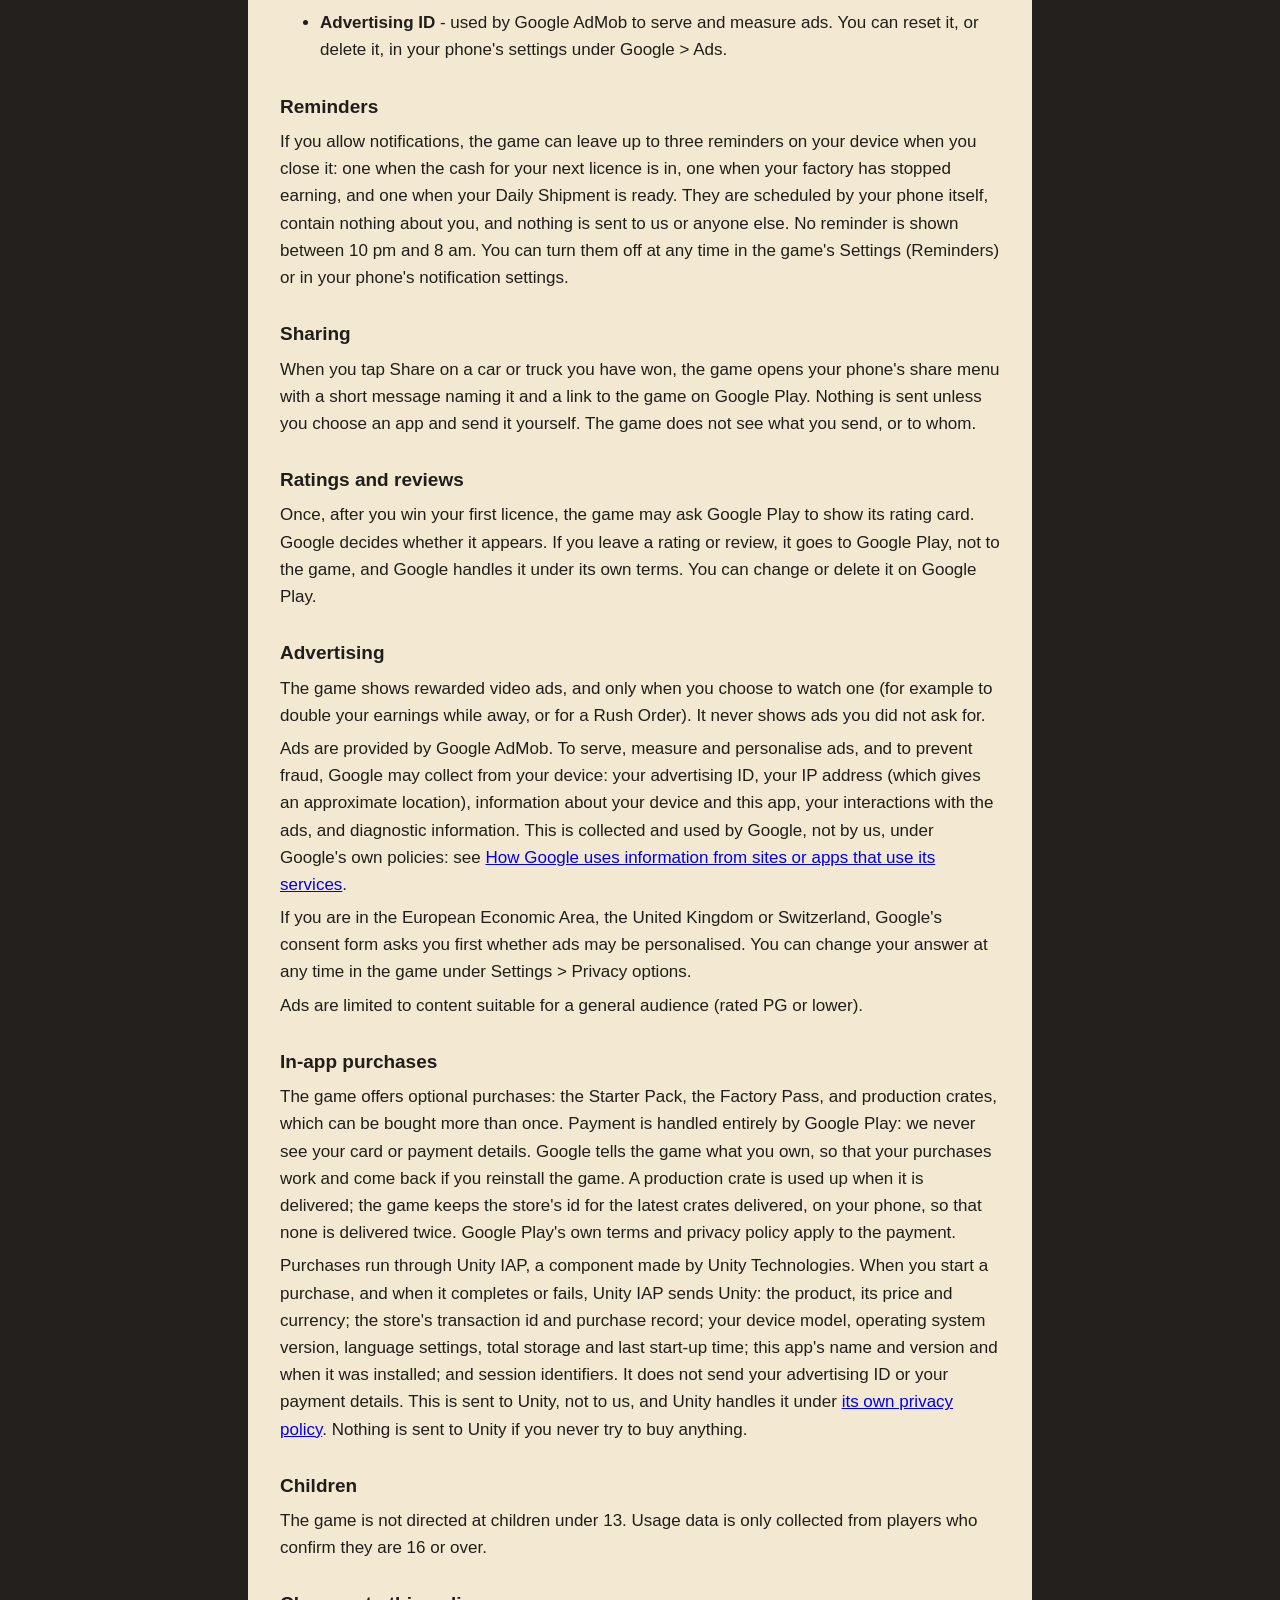
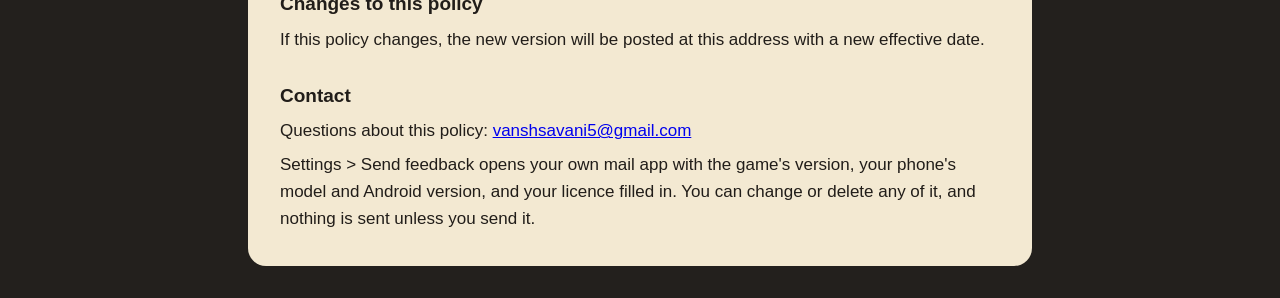
==== commit 5f92e42d: "Name the licence-ready reminder in the privacy policy Co-Authored-By: Claude Opus 5.5 <noreply@anthr" ====
--- a/die-cast-idle-factory/privacy-policy.html
+++ b/die-cast-idle-factory/privacy-policy.html
@@ -18,7 +18,7 @@
 <body>
 <main>
   <h1>Privacy Policy</h1>
-  <p class="muted">Die-Cast Idle Factory &middot; Effective 17 November 2026</p>
+  <p class="muted">Die-Cast Idle Factory &middot; Effective 19 November 2026</p>
 
   <p>Die-Cast Idle Factory is a single-player game. This policy explains what happens to information when you play it. The short version: we do not sell any personal information or ask for your name or contact details. If you agree, the game shares usage data with GameAnalytics, as described under Usage data below. The game shows optional rewarded ads from Google AdMob, and Google collects some device information to serve them, as described under Advertising below. If you choose to buy something, Google Play handles the payment and Unity receives details of the purchase, as described under In-app purchases below.</p>
 
@@ -49,7 +49,7 @@
   </ul>
 
   <h2>Reminders</h2>
-  <p>If you allow notifications, the game can leave up to two reminders on your device when you close it: one when your factory has stopped earning, and one when your Daily Shipment is ready. They are scheduled by your phone itself, contain nothing about you, and nothing is sent to us or anyone else. No reminder is shown between 10 pm and 8 am. You can turn them off at any time in the game's Settings (Reminders) or in your phone's notification settings.</p>
+  <p>If you allow notifications, the game can leave up to three reminders on your device when you close it: one when the cash for your next licence is in, one when your factory has stopped earning, and one when your Daily Shipment is ready. They are scheduled by your phone itself, contain nothing about you, and nothing is sent to us or anyone else. No reminder is shown between 10 pm and 8 am. You can turn them off at any time in the game's Settings (Reminders) or in your phone's notification settings.</p>
 
   <h2>Sharing</h2>
   <p>When you tap Share on a car or truck you have won, the game opens your phone's share menu with a short message naming it and a link to the game on Google Play. Nothing is sent unless you choose an app and send it yourself. The game does not see what you send, or to whom.</p>
